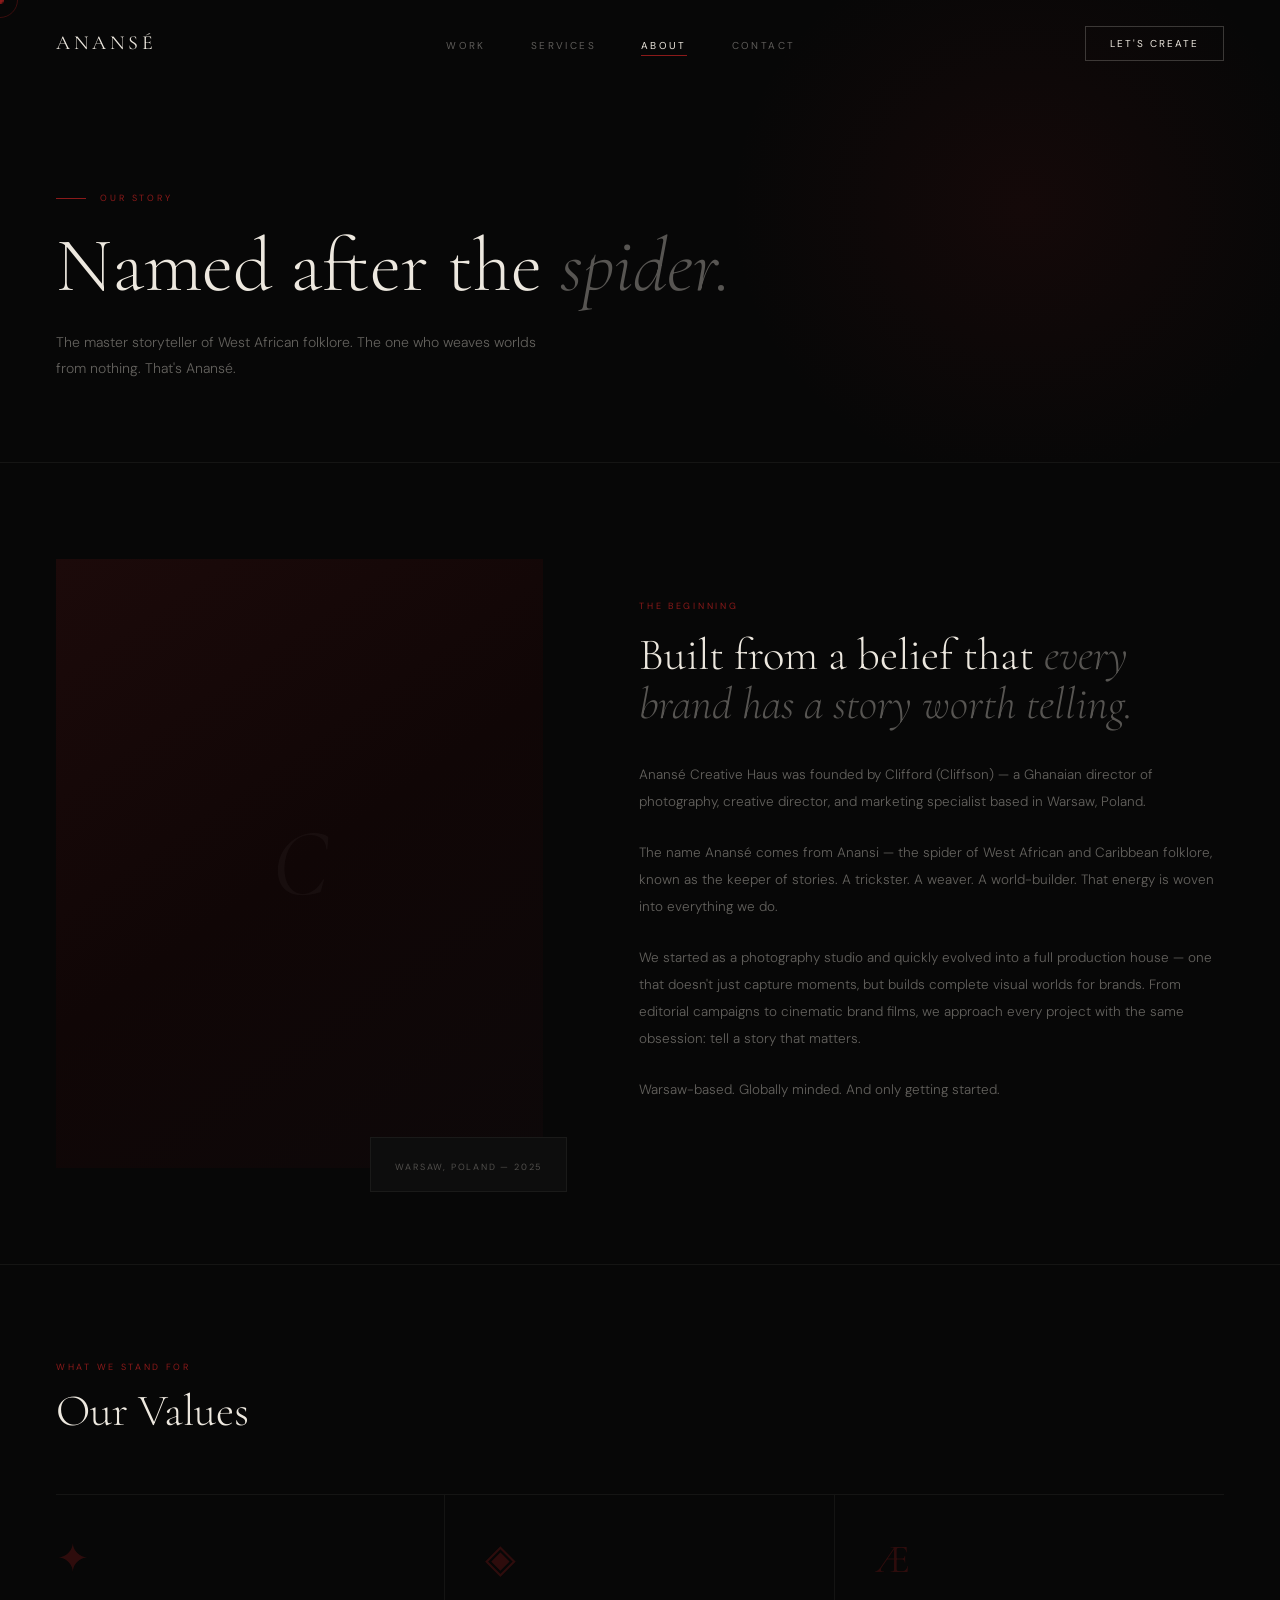
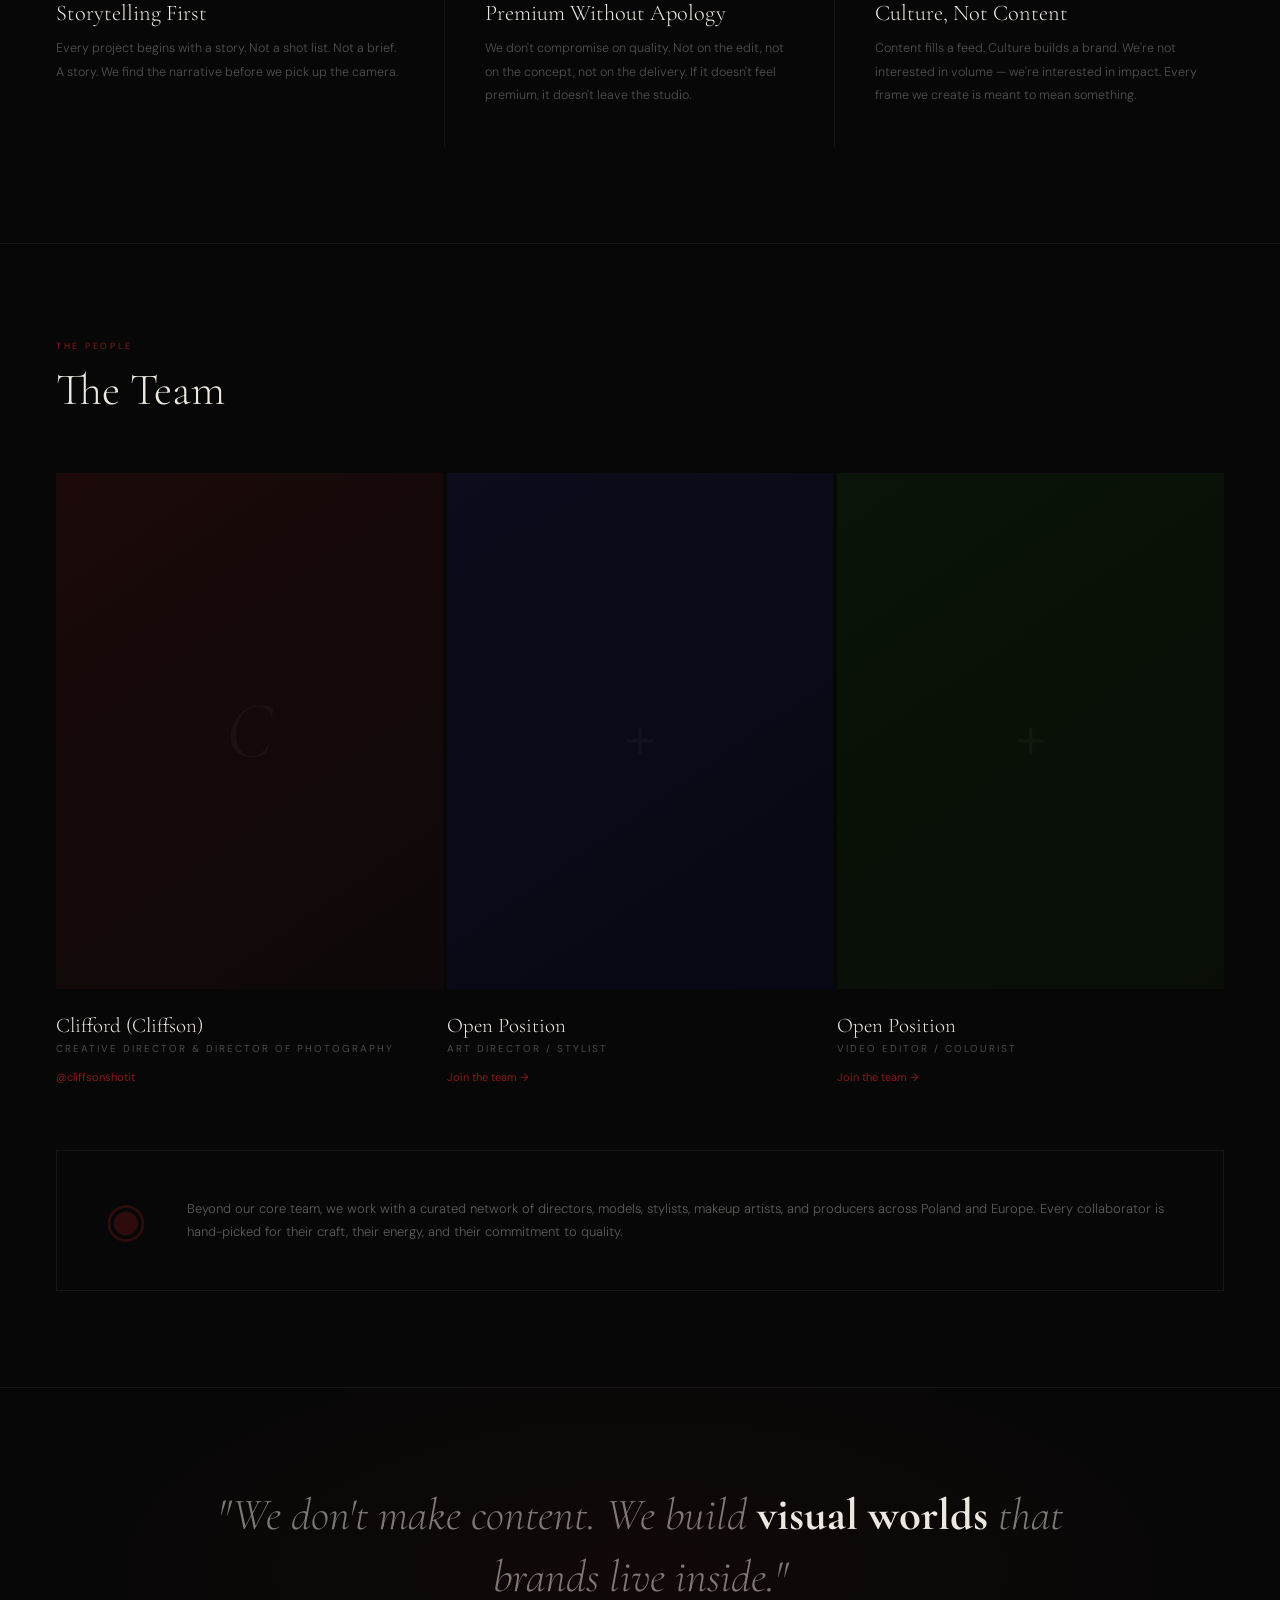
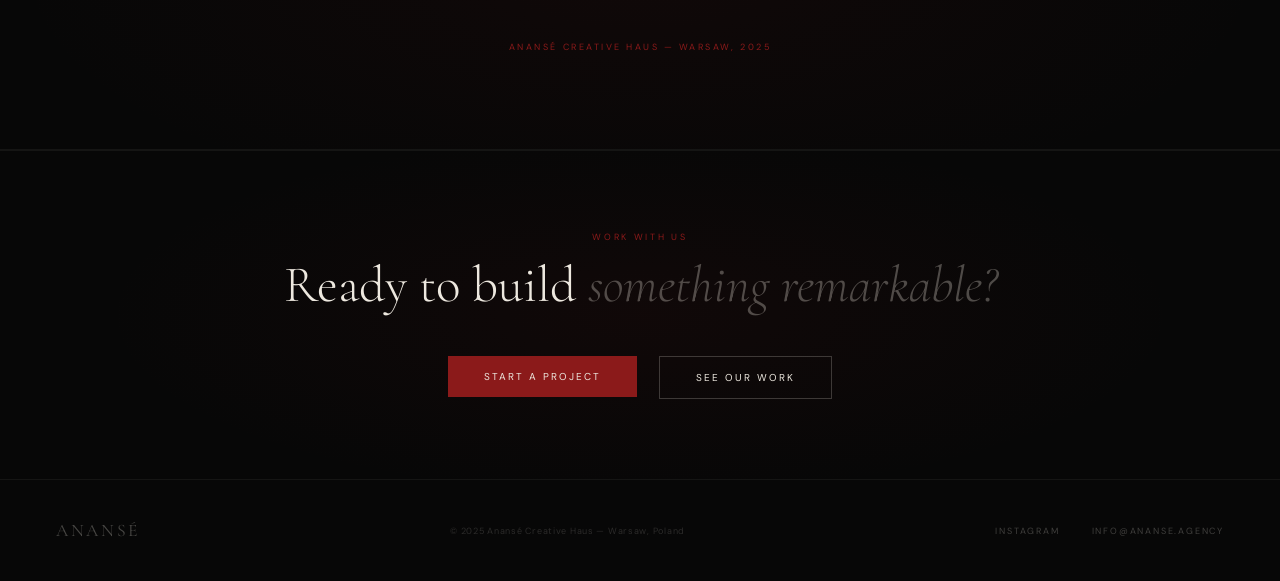
==== about.html @ 315c7727 "Add files via upload" ====
<!DOCTYPE html>
<html lang="en">
<head>
<meta charset="UTF-8">
<meta name="viewport" content="width=device-width, initial-scale=1.0">
<title>About — Anansé Creative Haus</title>
<meta name="description" content="Anansé Creative Haus — a Warsaw-based production house rooted in storytelling and premium quality.">
<link rel="stylesheet" href="css/style.css">
<style>
/* ORIGIN */
.origin {
  padding: 6rem 3.5rem;
  border-bottom: 0.5px solid var(--cream-06);
  display: grid; grid-template-columns: 1fr 1.2fr; gap: 6rem; align-items: center;
}
.origin-img-wrap {
  position: relative;
}
.origin-img {
  width: 100%; aspect-ratio: 4/5;
  background: linear-gradient(145deg, #1c0a0a, #100606, #0d0809);
  position: relative; overflow: hidden;
}
.origin-img img { width: 100%; height: 100%; object-fit: cover; }
.origin-img-ph {
  position: absolute; inset: 0;
  display: flex; align-items: center; justify-content: center;
}
.origin-img-ph span {
  font-family: var(--serif); font-size: 6rem;
  color: rgba(237,232,223,0.04); font-style: italic;
}
.origin-img-caption {
  position: absolute; bottom: -1.5rem; right: -1.5rem;
  background: var(--black2); border: 0.5px solid var(--cream-06);
  padding: 1rem 1.5rem;
}
.origin-img-caption span {
  font-size: 9px; letter-spacing: 0.2em;
  text-transform: uppercase; color: rgba(237,232,223,0.3);
}
.origin-text {}
.origin-text .s-label { margin-bottom: 1.2rem; }
.origin-h2 {
  font-family: var(--serif);
  font-size: clamp(2rem, 3.5vw, 3rem);
  font-weight: 300; color: var(--cream);
  line-height: 1.1; margin-bottom: 2rem;
}
.origin-h2 em { font-style: italic; color: rgba(237,232,223,0.35); }
.origin-body {
  font-size: 13.5px; line-height: 2;
  color: rgba(237,232,223,0.4); font-weight: 300;
}
.origin-body p { margin-bottom: 1.5rem; }

/* VALUES */
.values { padding: 6rem 3.5rem; border-bottom: 0.5px solid var(--cream-06); }
.values-grid {
  display: grid; grid-template-columns: repeat(3,1fr);
  gap: 0; margin-top: 3.5rem;
  border-top: 0.5px solid var(--cream-06);
}
.val-item {
  padding: 2.5rem 2.5rem 2.5rem 0;
  border-right: 0.5px solid var(--cream-06);
  transition: padding-left 0.4s;
}
.val-item:hover { padding-left: 0.5rem; }
.val-item:last-child { border-right: none; padding-right: 0; }
.val-item:not(:first-child) { padding-left: 2.5rem; }
.val-item:not(:first-child):hover { padding-left: 3rem; }
.val-icon {
  font-family: var(--serif); font-size: 2.5rem;
  color: rgba(139,26,26,0.3); margin-bottom: 1rem;
}
.val-title {
  font-family: var(--serif); font-size: 1.4rem;
  font-weight: 300; color: var(--cream); margin-bottom: 0.7rem;
}
.val-desc {
  font-size: 12.5px; line-height: 1.85;
  color: rgba(237,232,223,0.33); font-weight: 300;
}

/* TEAM */
.team { padding: 6rem 3.5rem; border-bottom: 0.5px solid var(--cream-06); }
.team-grid {
  display: grid; grid-template-columns: repeat(3,1fr);
  gap: 4px; margin-top: 3.5rem;
}
.team-card { position: relative; overflow: hidden; cursor: none; }
.team-card-img {
  width: 100%; aspect-ratio: 3/4;
  background: linear-gradient(145deg,#1c0a0a,#0d0809);
  position: relative; overflow: hidden;
  transition: transform 0.8s var(--ease);
}
.team-card:hover .team-card-img { transform: scale(1.04); }
.team-card-img img { width: 100%; height: 100%; object-fit: cover; }
.team-card-ph {
  position: absolute; inset: 0;
  display: flex; align-items: center; justify-content: center;
}
.team-card-ph span {
  font-family: var(--serif); font-size: 5rem;
  color: rgba(237,232,223,0.04); font-style: italic;
  transition: color 0.5s;
}
.team-card:hover .team-card-ph span { color: rgba(237,232,223,0.08); }
.team-card-info { padding: 1.5rem 0 0; }
.team-card-name {
  font-family: var(--serif); font-size: 1.3rem;
  font-weight: 300; color: var(--cream); margin-bottom: 4px;
}
.team-card-role {
  font-size: 10px; letter-spacing: 0.2em;
  text-transform: uppercase; color: rgba(237,232,223,0.3);
  margin-bottom: 10px;
}
.team-card-ig {
  font-size: 11px; color: var(--red); transition: color 0.3s;
}
.team-card-ig:hover { color: var(--cream); }

/* COLLABORATORS */
.collab-note {
  margin-top: 4rem; padding: 2.5rem 3rem;
  border: 0.5px solid var(--cream-06);
  display: flex; align-items: center; gap: 2.5rem;
}
.collab-note-icon {
  font-family: var(--serif); font-size: 3rem;
  color: rgba(139,26,26,0.3); flex-shrink: 0;
}
.collab-note-text {
  font-size: 13px; color: rgba(237,232,223,0.38);
  line-height: 1.8; font-weight: 300;
}

/* MANIFESTO QUOTE */
.about-manifesto {
  padding: 6rem 3.5rem;
  border-bottom: 0.5px solid var(--cream-06);
  position: relative; overflow: hidden; text-align: center;
}
.am-glow {
  position: absolute; inset: 0;
  background: radial-gradient(ellipse 70% 100% at 50% 50%, rgba(139,26,26,0.07) 0%, transparent 70%);
  pointer-events: none;
}
.am-quote {
  font-family: var(--serif);
  font-size: clamp(1.8rem, 3.5vw, 3rem);
  font-weight: 300; font-style: italic;
  color: rgba(237,232,223,0.5); line-height: 1.4;
  max-width: 860px; margin: 0 auto 2rem;
}
.am-quote strong { font-style: normal; color: var(--cream); }
.am-attr {
  font-size: 9px; letter-spacing: 0.28em;
  text-transform: uppercase; color: var(--red);
}

@media (max-width: 768px) {
  .origin { grid-template-columns: 1fr; gap: 3rem; padding: 4rem 1.5rem; }
  .origin-img-caption { bottom: -1rem; right: -0.5rem; }
  .values { padding: 4rem 1.5rem; }
  .values-grid { grid-template-columns: 1fr; }
  .val-item { border-right: none; border-bottom: 0.5px solid var(--cream-06); padding: 2rem 0; }
  .val-item:last-child { border-bottom: none; }
  .team { padding: 4rem 1.5rem; }
  .team-grid { grid-template-columns: 1fr 1fr; }
  .about-manifesto { padding: 4rem 1.5rem; }
}
</style>
</head>
<body>

<div class="cursor-dot"></div>
<div class="cursor-ring"></div>

<nav class="nav">
  <a href="index.html" class="nav-logo">ANANSÉ</a>
  <ul class="nav-links">
    <li><a href="work.html">Work</a></li>
    <li><a href="services.html">Services</a></li>
    <li><a href="about.html">About</a></li>
    <li><a href="contact.html">Contact</a></li>
  </ul>
  <a href="contact.html"><button class="nav-cta-btn">Let's Create</button></a>
</nav>

<!-- PAGE HERO -->
<section class="page-hero">
  <div class="page-hero-glow"></div>
  <div class="page-hero-label rv">Our Story</div>
  <h1 class="rv d1">Named after the <em>spider.</em></h1>
  <p class="page-hero-sub rv d2">The master storyteller of West African folklore. The one who weaves worlds from nothing. That's Anansé.</p>
</section>

<!-- ORIGIN STORY -->
<section class="origin">
  <div class="origin-img-wrap rv">
    <div class="origin-img">
      <!--
        ADD CLIFFSON'S PHOTO:
        <img src="images/team/cliffson-hero.jpg" alt="Cliffson — Creative Director">
      -->
      <div class="origin-img-ph"><span>C</span></div>
    </div>
    <div class="origin-img-caption">
      <span>Warsaw, Poland — 2025</span>
    </div>
  </div>
  <div class="origin-text rv d2">
    <div class="s-label">The Beginning</div>
    <h2 class="origin-h2">Built from a belief that <em>every brand has a story worth telling.</em></h2>
    <div class="origin-body">
      <p>Anansé Creative Haus was founded by Clifford (Cliffson) — a Ghanaian director of photography, creative director, and marketing specialist based in Warsaw, Poland.</p>
      <p>The name Anansé comes from Anansi — the spider of West African and Caribbean folklore, known as the keeper of stories. A trickster. A weaver. A world-builder. That energy is woven into everything we do.</p>
      <p>We started as a photography studio and quickly evolved into a full production house — one that doesn't just capture moments, but builds complete visual worlds for brands. From editorial campaigns to cinematic brand films, we approach every project with the same obsession: tell a story that matters.</p>
      <p>Warsaw-based. Globally minded. And only getting started.</p>
    </div>
  </div>
</section>

<!-- VALUES -->
<section class="values">
  <div class="rv"><div class="s-label">What We Stand For</div><div class="s-title">Our Values</div></div>
  <div class="values-grid">
    <div class="val-item rv d1">
      <div class="val-icon">✦</div>
      <div class="val-title">Storytelling First</div>
      <p class="val-desc">Every project begins with a story. Not a shot list. Not a brief. A story. We find the narrative before we pick up the camera.</p>
    </div>
    <div class="val-item rv d2">
      <div class="val-icon">◈</div>
      <div class="val-title">Premium Without Apology</div>
      <p class="val-desc">We don't compromise on quality. Not on the edit, not on the concept, not on the delivery. If it doesn't feel premium, it doesn't leave the studio.</p>
    </div>
    <div class="val-item rv d3">
      <div class="val-icon">Æ</div>
      <div class="val-title">Culture, Not Content</div>
      <p class="val-desc">Content fills a feed. Culture builds a brand. We're not interested in volume — we're interested in impact. Every frame we create is meant to mean something.</p>
    </div>
  </div>
</section>

<!-- TEAM -->
<section class="team">
  <div class="rv"><div class="s-label">The People</div><div class="s-title">The Team</div></div>
  <div class="team-grid">

    <div class="team-card rv d1">
      <div class="team-card-img">
        <!--
          ADD PHOTO: <img src="images/team/cliffson.jpg" alt="Cliffson">
        -->
        <div class="team-card-ph"><span>C</span></div>
      </div>
      <div class="team-card-info">
        <div class="team-card-name">Clifford (Cliffson)</div>
        <div class="team-card-role">Creative Director & Director of Photography</div>
        <a href="https://instagram.com/cliffsonshotit" target="_blank" class="team-card-ig">@cliffsonshotit</a>
      </div>
    </div>

    <div class="team-card rv d2">
      <div class="team-card-img" style="background:linear-gradient(145deg,#0c0c1c,#080814);">
        <!--
          ADD PHOTO: <img src="images/team/team-member-2.jpg" alt="Team Member">
        -->
        <div class="team-card-ph"><span>+</span></div>
      </div>
      <div class="team-card-info">
        <div class="team-card-name">Open Position</div>
        <div class="team-card-role">Art Director / Stylist</div>
        <a href="contact.html" class="team-card-ig">Join the team →</a>
      </div>
    </div>

    <div class="team-card rv d3">
      <div class="team-card-img" style="background:linear-gradient(145deg,#0a1408,#080e06);">
        <!--
          ADD PHOTO: <img src="images/team/team-member-3.jpg" alt="Team Member">
        -->
        <div class="team-card-ph"><span>+</span></div>
      </div>
      <div class="team-card-info">
        <div class="team-card-name">Open Position</div>
        <div class="team-card-role">Video Editor / Colourist</div>
        <a href="contact.html" class="team-card-ig">Join the team →</a>
      </div>
    </div>

  </div>

  <div class="collab-note rv">
    <div class="collab-note-icon">◉</div>
    <p class="collab-note-text">Beyond our core team, we work with a curated network of directors, models, stylists, makeup artists, and producers across Poland and Europe. Every collaborator is hand-picked for their craft, their energy, and their commitment to quality.</p>
  </div>
</section>

<!-- MANIFESTO QUOTE -->
<section class="about-manifesto">
  <div class="am-glow"></div>
  <div class="am-quote rv">"We don't make content. We build <strong>visual worlds</strong> that brands live inside."</div>
  <div class="am-attr rv d1">Anansé Creative Haus — Warsaw, 2025</div>
</section>

<!-- CTA -->
<section style="padding:5rem 3.5rem;text-align:center;border-top:0.5px solid var(--cream-06);position:relative;overflow:hidden;">
  <div style="position:absolute;inset:0;background:radial-gradient(ellipse 60% 80% at 50% 50%,rgba(139,26,26,0.07) 0%,transparent 70%);"></div>
  <div class="rv">
    <div class="s-label">Work With Us</div>
    <h2 style="font-family:var(--serif);font-size:clamp(2rem,4vw,3.8rem);font-weight:300;color:var(--cream);margin-bottom:1.2rem;">Ready to build <em style="font-style:italic;color:rgba(237,232,223,0.3);">something remarkable?</em></h2>
    <div style="margin-top:2.5rem;display:flex;justify-content:center;gap:1.4rem;flex-wrap:wrap;">
      <a href="contact.html"><button class="btn-solid">Start a Project</button></a>
      <a href="work.html"><button class="btn-outline">See Our Work</button></a>
    </div>
  </div>
</section>

<footer class="footer">
  <div class="footer-logo">ANANSÉ</div>
  <div class="footer-copy">© 2025 Anansé Creative Haus — Warsaw, Poland</div>
  <div class="footer-links">
    <a href="https://instagram.com/ananse.creative" target="_blank">Instagram</a>
    <a href="mailto:info@ananse.agency">info@ananse.agency</a>
  </div>
</footer>

<script src="js/main.js"></script>
</body>
</html>
---- css/style.css ----
@import url('https://fonts.googleapis.com/css2?family=Cormorant+Garamond:ital,wght@0,300;0,400;0,500;1,300;1,400;1,500&family=DM+Sans:opsz,wght@9..40,300;9..40,400;9..40,500&display=swap');

/* ── VARIABLES ── */
:root {
  --red: #8b1a1a;
  --red-dim: rgba(139,26,26,0.12);
  --cream: #ede8df;
  --cream-45: rgba(237,232,223,0.45);
  --cream-20: rgba(237,232,223,0.2);
  --cream-10: rgba(237,232,223,0.1);
  --cream-06: rgba(237,232,223,0.06);
  --black: #070707;
  --black2: #0d0d0d;
  --serif: 'Cormorant Garamond', serif;
  --sans: 'DM Sans', sans-serif;
  --ease: cubic-bezier(0.25, 0.46, 0.45, 0.94);
}

/* ── RESET ── */
*, *::before, *::after { margin: 0; padding: 0; box-sizing: border-box; }
html { scroll-behavior: smooth; font-size: 16px; }
body {
  background: var(--black);
  color: var(--cream);
  font-family: var(--sans);
  overflow-x: hidden;
  cursor: none;
  -webkit-font-smoothing: antialiased;
}
img { display: block; max-width: 100%; }
a { text-decoration: none; color: inherit; }
button { font-family: var(--sans); cursor: none; }
ul { list-style: none; }

/* ── CURSOR ── */
.cursor-dot {
  width: 7px; height: 7px;
  background: var(--red);
  border-radius: 50%;
  position: fixed; top: 0; left: 0;
  pointer-events: none; z-index: 9999;
  transform: translate(-50%, -50%);
  transition: transform 0.2s var(--ease), background 0.3s;
  will-change: transform;
}
.cursor-ring {
  width: 36px; height: 36px;
  border: 0.5px solid rgba(139,26,26,0.4);
  border-radius: 50%;
  position: fixed; top: 0; left: 0;
  pointer-events: none; z-index: 9998;
  transform: translate(-50%, -50%);
  transition: width 0.4s var(--ease), height 0.4s var(--ease), border-color 0.4s;
  will-change: transform;
}
body.is-hovering .cursor-dot { transform: translate(-50%, -50%) scale(0); }
body.is-hovering .cursor-ring { width: 54px; height: 54px; border-color: rgba(139,26,26,0.7); }

/* ── NAV ── */
.nav {
  position: fixed; top: 0; left: 0; right: 0;
  z-index: 500;
  display: flex; align-items: center; justify-content: space-between;
  padding: 1.6rem 3.5rem;
  transition: background 0.6s, backdrop-filter 0.6s, padding 0.5s, border-color 0.6s;
  border-bottom: 0.5px solid transparent;
}
.nav.scrolled {
  background: rgba(7,7,7,0.9);
  backdrop-filter: blur(22px);
  -webkit-backdrop-filter: blur(22px);
  padding: 1.1rem 3.5rem;
  border-bottom-color: var(--cream-06);
}
.nav-logo {
  font-family: var(--serif);
  font-size: 1.25rem; letter-spacing: 0.18em;
  font-weight: 400; color: var(--cream);
}
.nav-links { display: flex; gap: 2.8rem; }
.nav-links a {
  font-size: 10px; letter-spacing: 0.24em;
  text-transform: uppercase;
  color: rgba(237,232,223,0.38);
  transition: color 0.3s;
}
.nav-links a:hover, .nav-links a.active { color: var(--cream); }
.nav-links a.active { position: relative; }
.nav-links a.active::after {
  content: '';
  position: absolute; bottom: -4px; left: 0; right: 0;
  height: 0.5px; background: var(--red);
}
.nav-cta-btn {
  font-size: 10px; letter-spacing: 0.2em;
  text-transform: uppercase;
  border: 0.5px solid rgba(237,232,223,0.22);
  padding: 10px 24px; color: var(--cream);
  background: transparent; cursor: none;
  transition: all 0.4s;
}
.nav-cta-btn:hover { background: var(--red-dim); border-color: var(--red); }

/* ── BUTTONS ── */
.btn-solid {
  background: var(--red); color: var(--cream);
  font-size: 10px; letter-spacing: 0.2em;
  text-transform: uppercase; padding: 14px 36px;
  border: none; cursor: none;
  transition: opacity 0.35s; position: relative; overflow: hidden;
}
.btn-solid::after {
  content: ''; position: absolute; inset: 0;
  background: rgba(255,255,255,0.07);
  opacity: 0; transition: opacity 0.3s;
}
.btn-solid:hover::after { opacity: 1; }
.btn-outline {
  font-size: 10px; letter-spacing: 0.2em;
  text-transform: uppercase;
  border: 0.5px solid rgba(237,232,223,0.22);
  padding: 14px 36px; color: var(--cream);
  background: transparent; cursor: none;
  transition: all 0.4s;
}
.btn-outline:hover { border-color: var(--red); background: var(--red-dim); }

/* ── GHOST LINK ── */
.ghost-link {
  display: inline-flex; align-items: center; gap: 8px;
  font-size: 10px; letter-spacing: 0.22em;
  text-transform: uppercase;
  color: rgba(237,232,223,0.35);
  cursor: none; transition: color 0.35s;
}
.ghost-link:hover { color: var(--cream); }
.ghost-link .arr { display: inline-block; transition: transform 0.35s; }
.ghost-link:hover .arr { transform: translateX(5px); }

/* ── SECTION LABELS ── */
.s-label {
  font-size: 9px; letter-spacing: 0.3em;
  text-transform: uppercase; color: var(--red);
  margin-bottom: 0.7rem;
}
.s-title {
  font-family: var(--serif);
  font-size: clamp(2rem, 3.5vw, 3rem);
  font-weight: 300; color: var(--cream);
}

/* ── REVEAL ANIMATION ── */
.rv {
  opacity: 0; transform: translateY(34px);
  transition: opacity 0.95s var(--ease), transform 0.95s var(--ease);
}
.rv.on { opacity: 1; transform: translateY(0); }
.rv.d1 { transition-delay: 0.1s; }
.rv.d2 { transition-delay: 0.22s; }
.rv.d3 { transition-delay: 0.34s; }
.rv.d4 { transition-delay: 0.46s; }
.rv.d5 { transition-delay: 0.58s; }

/* ── TICKER ── */
.ticker {
  border-top: 0.5px solid var(--cream-06);
  border-bottom: 0.5px solid var(--cream-06);
  padding: 13px 0; overflow: hidden;
  background: var(--black2);
}
.ticker-inner {
  display: flex; gap: 2.8rem;
  white-space: nowrap;
  animation: tickerMove 26s linear infinite;
  width: max-content;
}
.ticker-word {
  font-size: 9px; letter-spacing: 0.26em;
  text-transform: uppercase;
  color: rgba(237,232,223,0.2);
}
.ticker-gem { color: var(--red); font-size: 7px; vertical-align: middle; }

/* ── BRAND BAR ── */
.brand-bar {
  padding: 4rem 3.5rem;
  border-top: 0.5px solid var(--cream-06);
  border-bottom: 0.5px solid var(--cream-06);
}
.brand-bar-label {
  font-size: 9px; letter-spacing: 0.28em;
  text-transform: uppercase;
  color: rgba(237,232,223,0.22);
  text-align: center; margin-bottom: 2.5rem;
}
.brand-logos {
  display: flex; align-items: center;
  justify-content: center; gap: 3rem;
  flex-wrap: wrap;
}
.brand-slot {
  width: 130px; height: 50px;
  border: 0.5px solid var(--cream-06);
  display: flex; align-items: center; justify-content: center;
  transition: border-color 0.4s;
  position: relative; overflow: hidden;
}
.brand-slot:hover { border-color: rgba(237,232,223,0.18); }
.brand-slot img {
  max-width: 100px; max-height: 36px;
  object-fit: contain;
  filter: brightness(0) invert(1);
  opacity: 0.4; transition: opacity 0.4s;
}
.brand-slot:hover img { opacity: 0.7; }
/* Placeholder text when no logo */
.brand-slot-ph {
  font-family: var(--serif);
  font-size: 11px; letter-spacing: 0.15em;
  color: rgba(237,232,223,0.2);
  text-align: center; padding: 0 8px;
  font-style: italic;
}

/* ── WORK GRID ── */
.work-grid {
  display: grid;
  grid-template-columns: 1.5fr 1fr 1fr;
  gap: 4px;
}
.wcard {
  position: relative; overflow: hidden;
  background: #111; cursor: none;
}
.wcard-img-wrap {
  width: 100%; overflow: hidden;
  transition: transform 0.85s var(--ease);
}
.wcard.tall .wcard-img-wrap { aspect-ratio: 2/3.1; }
.wcard.med  .wcard-img-wrap { aspect-ratio: 3/3.8; }
.wcard.sm   .wcard-img-wrap { aspect-ratio: 3/2.3; }
.wcard:hover .wcard-img-wrap { transform: scale(1.05); }
.wcard-img-wrap img {
  width: 100%; height: 100%;
  object-fit: cover; display: block;
}
/* Placeholder bg */
.wcard-ph {
  width: 100%; height: 100%;
  position: absolute; inset: 0;
  display: flex; align-items: center; justify-content: center;
}
.wcard-ph-glyph {
  font-family: var(--serif);
  font-size: 5rem; color: rgba(237,232,223,0.04);
  font-style: italic; transition: color 0.5s;
}
.wcard:hover .wcard-ph-glyph { color: rgba(237,232,223,0.08); }
.wcard-overlay {
  position: absolute; inset: 0;
  background: linear-gradient(to top, rgba(7,7,7,0.92) 0%, rgba(7,7,7,0.2) 50%, transparent 70%);
  opacity: 0; transition: opacity 0.5s;
}
.wcard:hover .wcard-overlay { opacity: 1; }
.wcard-info {
  position: absolute; bottom: 0; left: 0; right: 0;
  padding: 2rem 1.3rem 1.4rem;
  transform: translateY(10px); opacity: 0;
  transition: all 0.5s var(--ease);
}
.wcard:hover .wcard-info { transform: translateY(0); opacity: 1; }
.wcard-cat {
  font-size: 8px; letter-spacing: 0.24em;
  text-transform: uppercase; color: var(--red); margin-bottom: 5px;
}
.wcard-name {
  font-family: var(--serif);
  font-size: 1.1rem; font-weight: 300;
  color: var(--cream); line-height: 1.25;
}
.col2 { display: flex; flex-direction: column; gap: 4px; }
.col2 .wcard { flex: 1; }
.col2 .wcard .wcard-img-wrap { aspect-ratio: unset; min-height: 200px; }

/* ── PAGE HERO (inner pages) ── */
.page-hero {
  padding: 12rem 3.5rem 5rem;
  border-bottom: 0.5px solid var(--cream-06);
  position: relative; overflow: hidden;
}
.page-hero-glow {
  position: absolute; top: -20%; right: -5%;
  width: 50%; height: 130%;
  background: radial-gradient(ellipse, rgba(139,26,26,0.1) 0%, transparent 65%);
  pointer-events: none;
}
.page-hero-label {
  font-size: 9px; letter-spacing: 0.32em;
  text-transform: uppercase; color: var(--red);
  margin-bottom: 1.5rem;
  display: flex; align-items: center; gap: 14px;
}
.page-hero-label::before {
  content: ''; display: inline-block;
  width: 30px; height: 0.5px; background: var(--red);
}
.page-hero h1 {
  font-family: var(--serif);
  font-size: clamp(3rem, 6vw, 5.5rem);
  font-weight: 300; line-height: 1.0;
  color: var(--cream); margin-bottom: 1.5rem;
}
.page-hero h1 em { font-style: italic; color: rgba(237,232,223,0.35); }
.page-hero-sub {
  font-size: 14px; line-height: 1.9;
  color: rgba(237,232,223,0.4);
  max-width: 480px; font-weight: 300;
}

/* ── FOOTER ── */
.footer {
  border-top: 0.5px solid var(--cream-06);
  padding: 2.5rem 3.5rem;
  display: flex; justify-content: space-between; align-items: center;
}
.footer-logo {
  font-family: var(--serif);
  font-size: 1.1rem; letter-spacing: 0.15em;
  color: rgba(237,232,223,0.28);
}
.footer-copy { font-size: 9px; color: rgba(237,232,223,0.16); letter-spacing: 0.08em; }
.footer-links { display: flex; gap: 2rem; }
.footer-links a {
  font-size: 9px; letter-spacing: 0.2em;
  text-transform: uppercase;
  color: rgba(237,232,223,0.25);
  transition: color 0.3s;
}
.footer-links a:hover { color: var(--cream); }

/* ── KEYFRAMES ── */
@keyframes tickerMove { 0% { transform: translateX(0); } 100% { transform: translateX(-50%); } }
@keyframes fadeUp { from { opacity: 0; transform: translateY(32px); } to { opacity: 1; transform: translateY(0); } }
@keyframes fadeDown { from { opacity: 0; transform: translateY(-10px); } to { opacity: 1; transform: translateY(0); } }
@keyframes fadeIn { from { opacity: 0; } to { opacity: 1; } }
@keyframes scrollLine { 0% { top: -100%; opacity: 1; } 100% { top: 100%; opacity: 0; } }

/* ── MOBILE ── */
@media (max-width: 768px) {
  .nav { padding: 1.2rem 1.5rem; }
  .nav.scrolled { padding: 0.9rem 1.5rem; }
  .nav-links { display: none; }
  .work-grid { grid-template-columns: 1fr 1fr; }
  .col2 { display: contents; }
  .brand-logos { gap: 1.5rem; }
  .brand-slot { width: 100px; }
  .footer { flex-direction: column; gap: 1.5rem; text-align: center; padding: 2rem 1.5rem; }
  .page-hero { padding: 9rem 1.5rem 3.5rem; }
}
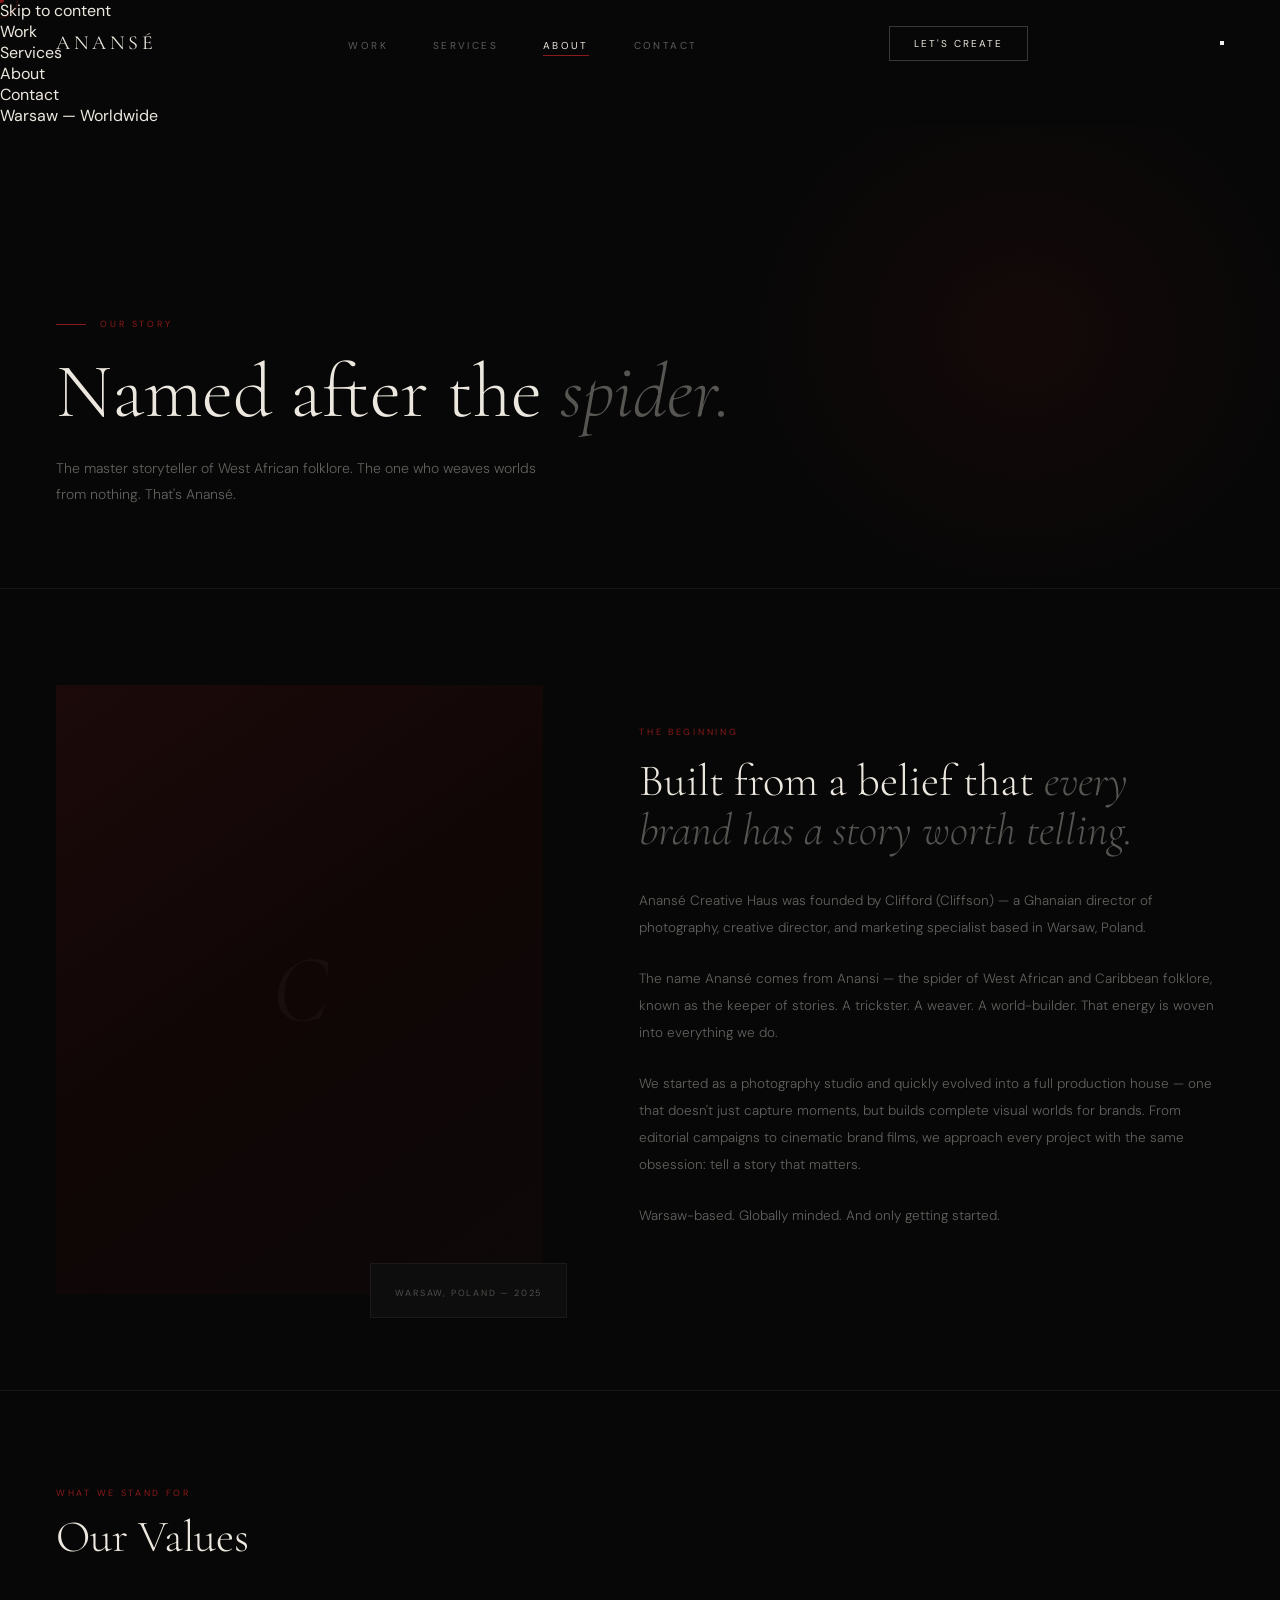
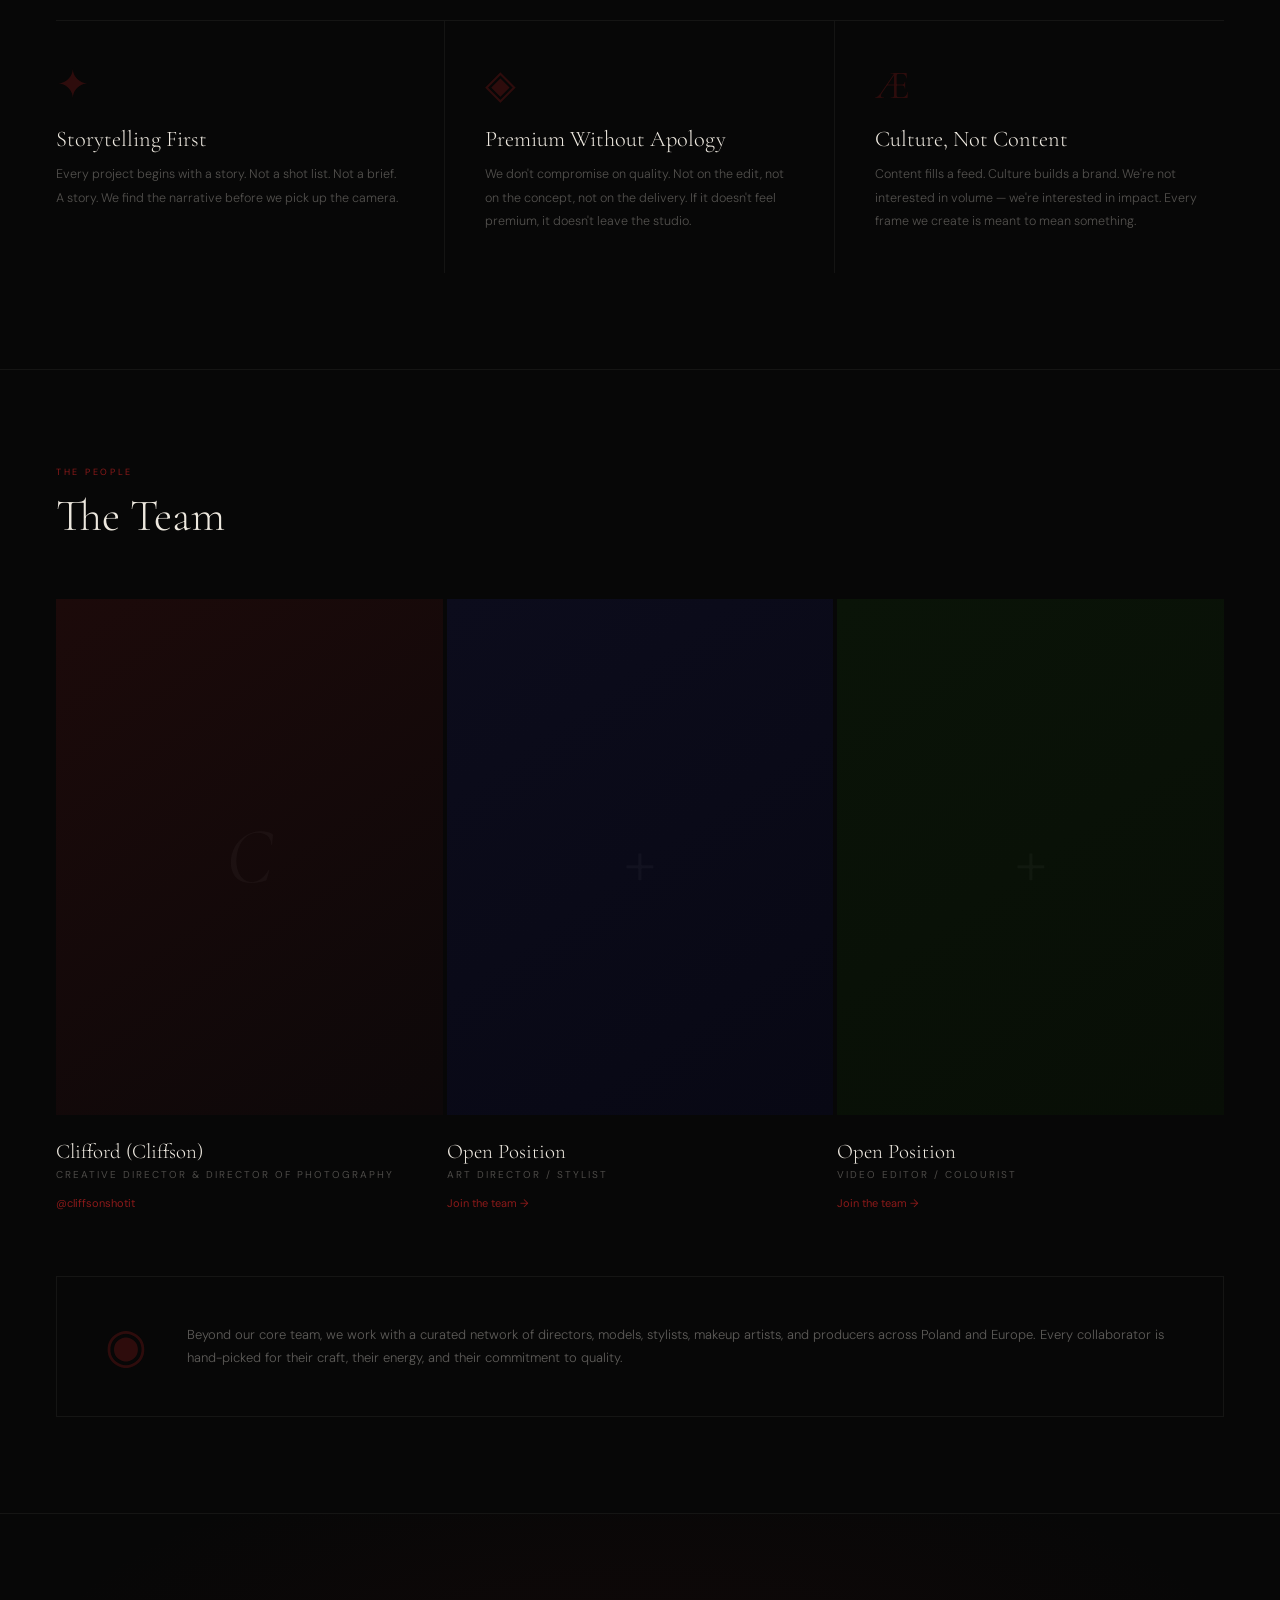
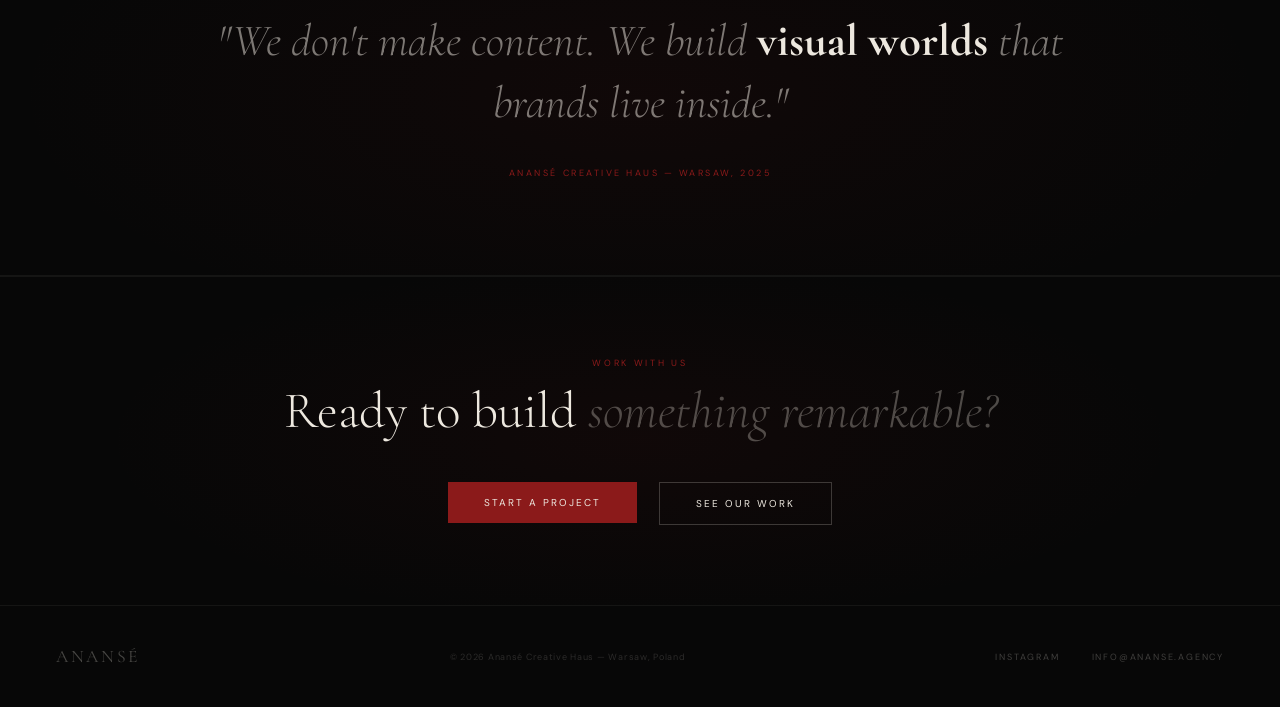
==== commit 5b7e8569: "feat: mobile navigation drawer .nav-links was display:none below 768px with no hamburger anywhere in" ====
--- a/about.html
+++ b/about.html
@@ -2,9 +2,29 @@
 <html lang="en">
 <head>
 <meta charset="UTF-8">
+<script>document.documentElement.classList.add('js');</script>
 <meta name="viewport" content="width=device-width, initial-scale=1.0">
 <title>About — Anansé Creative Haus</title>
 <meta name="description" content="Anansé Creative Haus — a Warsaw-based production house rooted in storytelling and premium quality.">
+<link rel="canonical" href="https://ananse.agency/about.html">
+<link rel="icon" href="favicon.svg" type="image/svg+xml">
+<link rel="apple-touch-icon" href="apple-touch-icon.png">
+<meta name="theme-color" content="#070707">
+<meta property="og:type" content="website">
+<meta property="og:site_name" content="Anansé Creative Haus">
+<meta property="og:title" content="About — Anansé Creative Haus">
+<meta property="og:description" content="Anansé Creative Haus — a Warsaw-based production house rooted in storytelling and premium quality.">
+<meta property="og:url" content="https://ananse.agency/about.html">
+<meta property="og:image" content="https://ananse.agency/og-cover.jpg">
+<meta property="og:image:width" content="1200">
+<meta property="og:image:height" content="630">
+<meta name="twitter:card" content="summary_large_image">
+<meta name="twitter:title" content="About — Anansé Creative Haus">
+<meta name="twitter:description" content="Anansé Creative Haus — a Warsaw-based production house rooted in storytelling and premium quality.">
+<meta name="twitter:image" content="https://ananse.agency/og-cover.jpg">
+<link rel="preconnect" href="https://fonts.googleapis.com">
+<link rel="preconnect" href="https://fonts.gstatic.com" crossorigin>
+<link rel="stylesheet" href="https://fonts.googleapis.com/css2?family=Cormorant+Garamond:ital,wght@0,300;0,400;0,500;1,300;1,400;1,500&family=DM+Sans:opsz,wght@9..40,300;9..40,400;9..40,500&display=swap">
 <link rel="stylesheet" href="css/style.css">
 <style>
 /* ORIGIN */
@@ -177,6 +197,7 @@
 </head>
 <body>
 
+<a class="skip-link" href="#main">Skip to content</a>
 <div class="cursor-dot"></div>
 <div class="cursor-ring"></div>
 
@@ -189,7 +210,21 @@
     <li><a href="contact.html">Contact</a></li>
   </ul>
   <a href="contact.html"><button class="nav-cta-btn">Let's Create</button></a>
+  <button class="nav-toggle" type="button" aria-label="Open menu" aria-expanded="false" aria-controls="nav-drawer">
+    <span class="nav-toggle-bars" aria-hidden="true"><span></span><span></span></span>
+  </button>
 </nav>
+
+<div id="main" class="nav-drawer" id="nav-drawer" aria-hidden="true">
+  <ul>
+    <li><a href="work.html">Work</a></li>
+    <li><a href="services.html">Services</a></li>
+    <li><a href="about.html">About</a></li>
+    <li><a href="contact.html">Contact</a></li>
+  </ul>
+  <div class="nav-drawer-meta">Warsaw — Worldwide</div>
+</div>
+
 
 <!-- PAGE HERO -->
 <section class="page-hero">
@@ -324,7 +359,7 @@
 
 <footer class="footer">
   <div class="footer-logo">ANANSÉ</div>
-  <div class="footer-copy">© 2025 Anansé Creative Haus — Warsaw, Poland</div>
+  <div class="footer-copy">© <span data-year>2026</span> Anansé Creative Haus — Warsaw, Poland</div>
   <div class="footer-links">
     <a href="https://instagram.com/ananse.creative" target="_blank">Instagram</a>
     <a href="mailto:info@ananse.agency">info@ananse.agency</a>
--- a/css/style.css
+++ b/css/style.css
@@ -322,6 +322,8 @@
   border-top: 0.5px solid var(--cream-06);
   padding: 2.5rem 3.5rem;
   display: flex; justify-content: space-between; align-items: center;
+  width: 100%;
+  clear: both;
 }
 .footer-logo {
   font-family: var(--serif);
@@ -357,3 +359,8 @@
   .footer { flex-direction: column; gap: 1.5rem; text-align: center; padding: 2rem 1.5rem; }
   .page-hero { padding: 9rem 1.5rem 3.5rem; }
 }
+/* MAX WIDTH CONTAINER — prevents layout breaking on very large screens */
+body {
+  max-width: 1920px;
+  margin: 0 auto;
+}
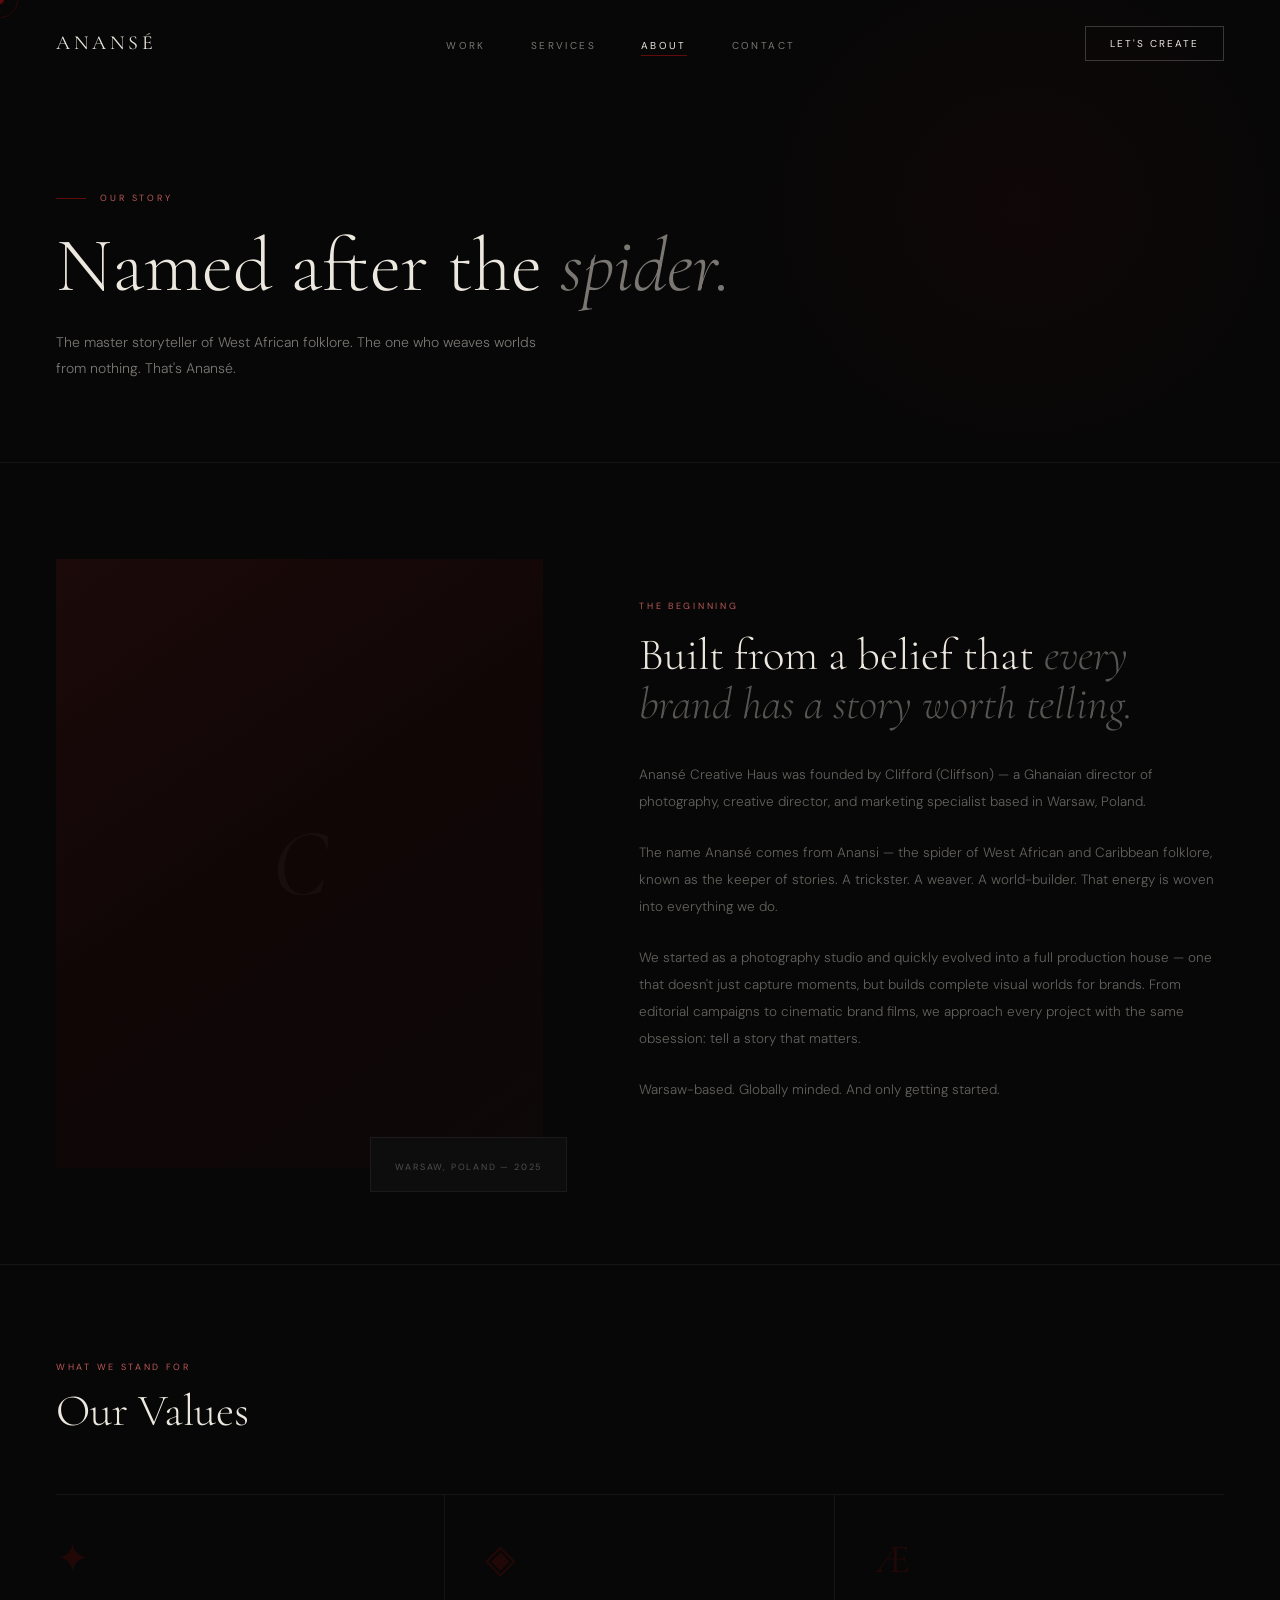
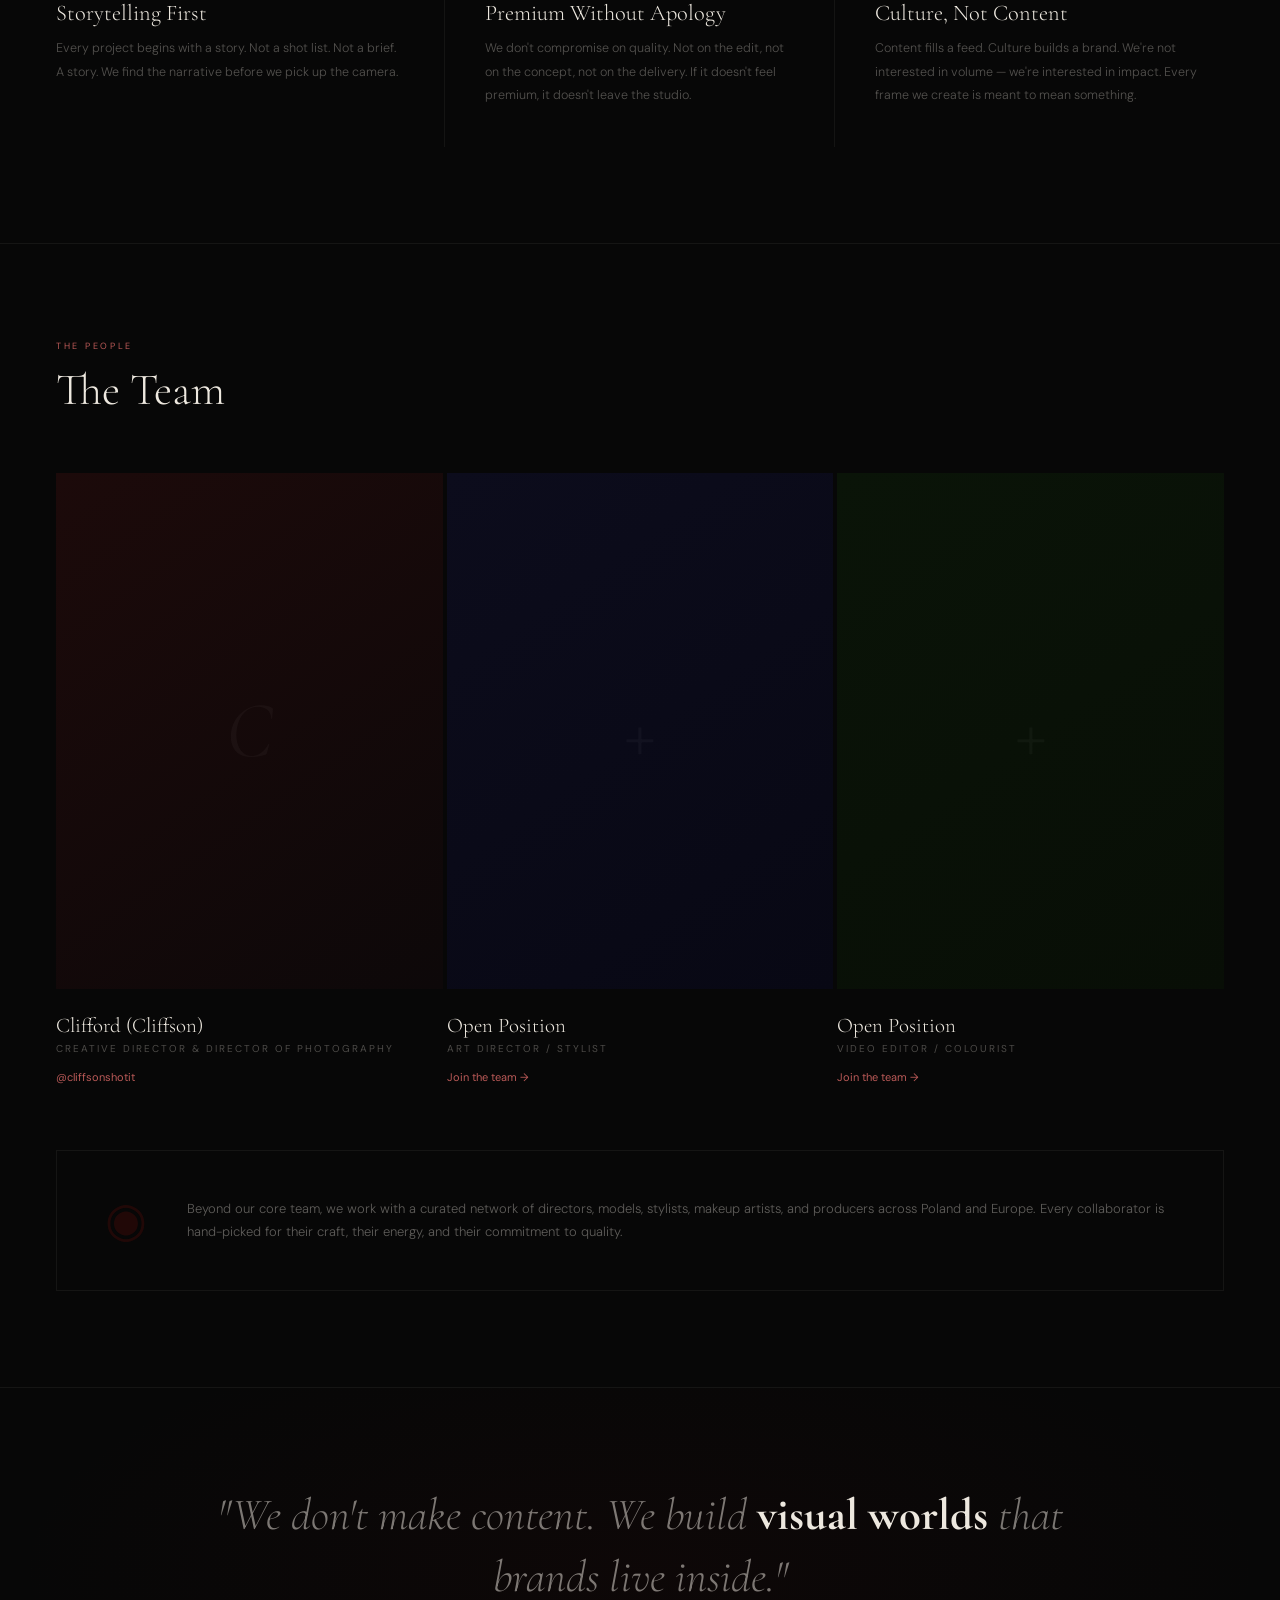
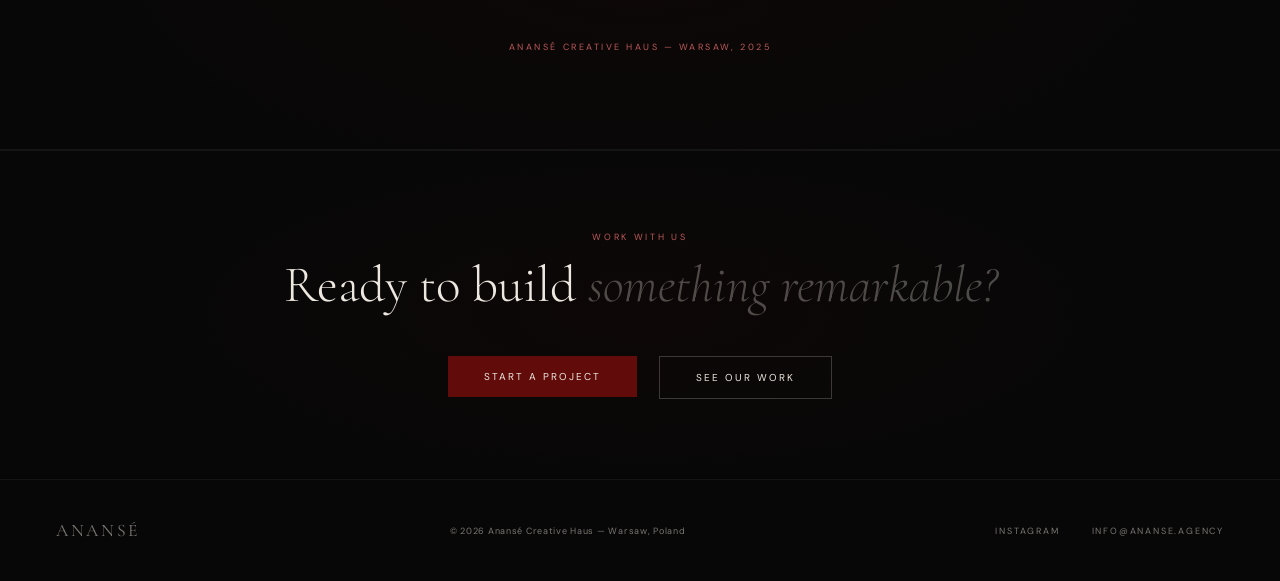
==== commit 4b16bfb0: "feat: brand red, and Weddings replaces Talent Management in services Colour   The logo red (#610c0b)" ====
--- a/about.html
+++ b/about.html
@@ -92,7 +92,7 @@
 .val-item:not(:first-child):hover { padding-left: 3rem; }
 .val-icon {
   font-family: var(--serif); font-size: 2.5rem;
-  color: rgba(139,26,26,0.3); margin-bottom: 1rem;
+  color: rgba(97,12,11,0.3); margin-bottom: 1rem;
 }
 .val-title {
   font-family: var(--serif); font-size: 1.4rem;
@@ -139,7 +139,7 @@
   margin-bottom: 10px;
 }
 .team-card-ig {
-  font-size: 11px; color: var(--red); transition: color 0.3s;
+  font-size: 11px; color: var(--red-text); transition: color 0.3s;
 }
 .team-card-ig:hover { color: var(--cream); }
 
@@ -151,7 +151,7 @@
 }
 .collab-note-icon {
   font-family: var(--serif); font-size: 3rem;
-  color: rgba(139,26,26,0.3); flex-shrink: 0;
+  color: rgba(97,12,11,0.3); flex-shrink: 0;
 }
 .collab-note-text {
   font-size: 13px; color: rgba(237,232,223,0.38);
@@ -166,7 +166,7 @@
 }
 .am-glow {
   position: absolute; inset: 0;
-  background: radial-gradient(ellipse 70% 100% at 50% 50%, rgba(139,26,26,0.07) 0%, transparent 70%);
+  background: radial-gradient(ellipse 70% 100% at 50% 50%, rgba(97,12,11,0.07) 0%, transparent 70%);
   pointer-events: none;
 }
 .am-quote {
@@ -179,7 +179,7 @@
 .am-quote strong { font-style: normal; color: var(--cream); }
 .am-attr {
   font-size: 9px; letter-spacing: 0.28em;
-  text-transform: uppercase; color: var(--red);
+  text-transform: uppercase; color: var(--red-text);
 }
 
 @media (max-width: 768px) {
@@ -346,7 +346,7 @@
 
 <!-- CTA -->
 <section style="padding:5rem 3.5rem;text-align:center;border-top:0.5px solid var(--cream-06);position:relative;overflow:hidden;">
-  <div style="position:absolute;inset:0;background:radial-gradient(ellipse 60% 80% at 50% 50%,rgba(139,26,26,0.07) 0%,transparent 70%);"></div>
+  <div style="position:absolute;inset:0;background:radial-gradient(ellipse 60% 80% at 50% 50%,rgba(97,12,11,0.07) 0%,transparent 70%);"></div>
   <div class="rv">
     <div class="s-label">Work With Us</div>
     <h2 style="font-family:var(--serif);font-size:clamp(2rem,4vw,3.8rem);font-weight:300;color:var(--cream);margin-bottom:1.2rem;">Ready to build <em style="font-style:italic;color:rgba(237,232,223,0.3);">something remarkable?</em></h2>
--- a/css/style.css
+++ b/css/style.css
@@ -1,9 +1,12 @@
-@import url('https://fonts.googleapis.com/css2?family=Cormorant+Garamond:ital,wght@0,300;0,400;0,500;1,300;1,400;1,500&family=DM+Sans:opsz,wght@9..40,300;9..40,400;9..40,500&display=swap');
 
 /* ── VARIABLES ── */
 :root {
-  --red: #8b1a1a;
-  --red-dim: rgba(139,26,26,0.12);
+  --red: #610c0b;            /* brand logo red — fills, buttons, rules, glows */
+  --red-text: #bb5a58;       /* AA tint for small red text on --black (4.52:1) */
+                            /* TODO Lead Dev: the logo red is 1.50:1 as text and
+                               unreadable at 9px. This is the most muted tint that
+                               still clears AA — adjust to taste, keep it >= 4.5:1. */
+  --red-dim: rgba(97,12,11,0.12);
   --cream: #ede8df;
   --cream-45: rgba(237,232,223,0.45);
   --cream-20: rgba(237,232,223,0.2);
@@ -18,7 +21,11 @@
 
 /* ── RESET ── */
 *, *::before, *::after { margin: 0; padding: 0; box-sizing: border-box; }
-html { scroll-behavior: smooth; font-size: 16px; }
+html {
+  scroll-behavior: smooth;
+  font-size: 16px;
+  background: var(--black); /* fills the gutters beyond the 1920px content cap */
+}
 body {
   background: var(--black);
   color: var(--cream);
@@ -45,7 +52,7 @@
 }
 .cursor-ring {
   width: 36px; height: 36px;
-  border: 0.5px solid rgba(139,26,26,0.4);
+  border: 0.5px solid rgba(97,12,11,0.4);
   border-radius: 50%;
   position: fixed; top: 0; left: 0;
   pointer-events: none; z-index: 9998;
@@ -54,11 +61,13 @@
   will-change: transform;
 }
 body.is-hovering .cursor-dot { transform: translate(-50%, -50%) scale(0); }
-body.is-hovering .cursor-ring { width: 54px; height: 54px; border-color: rgba(139,26,26,0.7); }
+body.is-hovering .cursor-ring { width: 54px; height: 54px; border-color: rgba(97,12,11,0.7); }
 
 /* ── NAV ── */
 .nav {
-  position: fixed; top: 0; left: 0; right: 0;
+  position: fixed; top: 0;
+  left: 50%; transform: translateX(-50%);
+  width: 100%; max-width: 1920px;
   z-index: 500;
   display: flex; align-items: center; justify-content: space-between;
   padding: 1.6rem 3.5rem;
@@ -81,7 +90,7 @@
 .nav-links a {
   font-size: 10px; letter-spacing: 0.24em;
   text-transform: uppercase;
-  color: rgba(237,232,223,0.38);
+  color: rgba(237,232,223,0.5);
   transition: color 0.3s;
 }
 .nav-links a:hover, .nav-links a.active { color: var(--cream); }
@@ -130,7 +139,7 @@
   display: inline-flex; align-items: center; gap: 8px;
   font-size: 10px; letter-spacing: 0.22em;
   text-transform: uppercase;
-  color: rgba(237,232,223,0.35);
+  color: rgba(237,232,223,0.5);
   cursor: none; transition: color 0.35s;
 }
 .ghost-link:hover { color: var(--cream); }
@@ -140,7 +149,7 @@
 /* ── SECTION LABELS ── */
 .s-label {
   font-size: 9px; letter-spacing: 0.3em;
-  text-transform: uppercase; color: var(--red);
+  text-transform: uppercase; color: var(--red-text);
   margin-bottom: 0.7rem;
 }
 .s-title {
@@ -150,11 +159,15 @@
 }
 
 /* ── REVEAL ANIMATION ── */
-.rv {
+/* Content is visible by default. Only once JS has confirmed it is running
+   (html.js, set inline in <head>) do we hide it to animate it in. A JS error
+   or a blocked script can no longer leave the page blank. */
+.rv { opacity: 1; transform: none; }
+html.js .rv {
   opacity: 0; transform: translateY(34px);
   transition: opacity 0.95s var(--ease), transform 0.95s var(--ease);
 }
-.rv.on { opacity: 1; transform: translateY(0); }
+html.js .rv.on { opacity: 1; transform: translateY(0); }
 .rv.d1 { transition-delay: 0.1s; }
 .rv.d2 { transition-delay: 0.22s; }
 .rv.d3 { transition-delay: 0.34s; }
@@ -177,9 +190,9 @@
 .ticker-word {
   font-size: 9px; letter-spacing: 0.26em;
   text-transform: uppercase;
-  color: rgba(237,232,223,0.2);
-}
-.ticker-gem { color: var(--red); font-size: 7px; vertical-align: middle; }
+  color: rgba(237,232,223,0.5);
+}
+.ticker-gem { color: var(--red-text); font-size: 7px; vertical-align: middle; }
 
 /* ── BRAND BAR ── */
 .brand-bar {
@@ -190,7 +203,7 @@
 .brand-bar-label {
   font-size: 9px; letter-spacing: 0.28em;
   text-transform: uppercase;
-  color: rgba(237,232,223,0.22);
+  color: rgba(237,232,223,0.5);
   text-align: center; margin-bottom: 2.5rem;
 }
 .brand-logos {
@@ -217,7 +230,7 @@
 .brand-slot-ph {
   font-family: var(--serif);
   font-size: 11px; letter-spacing: 0.15em;
-  color: rgba(237,232,223,0.2);
+  color: rgba(237,232,223,0.5);
   text-align: center; padding: 0 8px;
   font-style: italic;
 }
@@ -271,7 +284,7 @@
 .wcard:hover .wcard-info { transform: translateY(0); opacity: 1; }
 .wcard-cat {
   font-size: 8px; letter-spacing: 0.24em;
-  text-transform: uppercase; color: var(--red); margin-bottom: 5px;
+  text-transform: uppercase; color: var(--red-text); margin-bottom: 5px;
 }
 .wcard-name {
   font-family: var(--serif);
@@ -291,12 +304,12 @@
 .page-hero-glow {
   position: absolute; top: -20%; right: -5%;
   width: 50%; height: 130%;
-  background: radial-gradient(ellipse, rgba(139,26,26,0.1) 0%, transparent 65%);
+  background: radial-gradient(ellipse, rgba(97,12,11,0.1) 0%, transparent 65%);
   pointer-events: none;
 }
 .page-hero-label {
   font-size: 9px; letter-spacing: 0.32em;
-  text-transform: uppercase; color: var(--red);
+  text-transform: uppercase; color: var(--red-text);
   margin-bottom: 1.5rem;
   display: flex; align-items: center; gap: 14px;
 }
@@ -310,10 +323,10 @@
   font-weight: 300; line-height: 1.0;
   color: var(--cream); margin-bottom: 1.5rem;
 }
-.page-hero h1 em { font-style: italic; color: rgba(237,232,223,0.35); }
+.page-hero h1 em { font-style: italic; color: rgba(237,232,223,0.5); }
 .page-hero-sub {
   font-size: 14px; line-height: 1.9;
-  color: rgba(237,232,223,0.4);
+  color: rgba(237,232,223,0.5);
   max-width: 480px; font-weight: 300;
 }
 
@@ -328,14 +341,14 @@
 .footer-logo {
   font-family: var(--serif);
   font-size: 1.1rem; letter-spacing: 0.15em;
-  color: rgba(237,232,223,0.28);
-}
-.footer-copy { font-size: 9px; color: rgba(237,232,223,0.16); letter-spacing: 0.08em; }
+  color: rgba(237,232,223,0.5);
+}
+.footer-copy { font-size: 9px; color: rgba(237,232,223,0.5); letter-spacing: 0.08em; }
 .footer-links { display: flex; gap: 2rem; }
 .footer-links a {
   font-size: 9px; letter-spacing: 0.2em;
   text-transform: uppercase;
-  color: rgba(237,232,223,0.25);
+  color: rgba(237,232,223,0.5);
   transition: color 0.3s;
 }
 .footer-links a:hover { color: var(--cream); }
@@ -359,8 +372,127 @@
   .footer { flex-direction: column; gap: 1.5rem; text-align: center; padding: 2rem 1.5rem; }
   .page-hero { padding: 9rem 1.5rem 3.5rem; }
 }
-/* MAX WIDTH CONTAINER — prevents layout breaking on very large screens */
+/* ── MAX WIDTH CONTAINER ── */
+/* Caps content on ultra-wide displays. .nav is position:fixed so it is capped
+   separately above — otherwise it spans the viewport while content is centred. */
 body {
   max-width: 1920px;
   margin: 0 auto;
 }
+
+/* ── MOBILE NAV ── */
+.nav-toggle {
+  display: none;
+  width: 44px; height: 44px;
+  align-items: center; justify-content: center;
+  background: transparent; border: none;
+  padding: 0; cursor: none;
+}
+.nav-toggle-bars { position: relative; width: 22px; height: 12px; }
+.nav-toggle-bars span {
+  position: absolute; left: 0;
+  display: block; width: 100%; height: 1px;
+  background: var(--cream);
+  transition: transform 0.4s var(--ease), opacity 0.3s var(--ease);
+}
+.nav-toggle-bars span:nth-child(1) { top: 0; }
+.nav-toggle-bars span:nth-child(2) { top: 11px; }
+.nav-toggle[aria-expanded="true"] .nav-toggle-bars span:nth-child(1) {
+  transform: translateY(5.5px) rotate(45deg);
+}
+.nav-toggle[aria-expanded="true"] .nav-toggle-bars span:nth-child(2) {
+  transform: translateY(-5.5px) rotate(-45deg);
+}
+
+.nav-drawer {
+  position: fixed; inset: 0;
+  z-index: 490;
+  background: rgba(7,7,7,0.97);
+  backdrop-filter: blur(26px);
+  -webkit-backdrop-filter: blur(26px);
+  display: flex; flex-direction: column;
+  justify-content: center; align-items: flex-start;
+  padding: 0 1.5rem;
+  opacity: 0; visibility: hidden;
+  transition: opacity 0.45s var(--ease), visibility 0.45s;
+}
+.nav-drawer.open { opacity: 1; visibility: visible; }
+.nav-drawer ul { display: flex; flex-direction: column; gap: 0; width: 100%; }
+.nav-drawer li { border-bottom: 0.5px solid var(--cream-06); }
+.nav-drawer li:first-child { border-top: 0.5px solid var(--cream-06); }
+.nav-drawer a {
+  display: block; padding: 1.4rem 0;
+  font-family: var(--serif);
+  font-size: 2rem; font-weight: 300;
+  color: var(--cream);
+  transform: translateY(14px); opacity: 0;
+  transition: transform 0.5s var(--ease), opacity 0.5s var(--ease), color 0.3s;
+}
+.nav-drawer.open a { transform: translateY(0); opacity: 1; }
+.nav-drawer.open li:nth-child(1) a { transition-delay: 0.08s; }
+.nav-drawer.open li:nth-child(2) a { transition-delay: 0.14s; }
+.nav-drawer.open li:nth-child(3) a { transition-delay: 0.20s; }
+.nav-drawer.open li:nth-child(4) a { transition-delay: 0.26s; }
+.nav-drawer a:hover, .nav-drawer a.active { color: var(--red-text); }
+.nav-drawer-meta {
+  margin-top: 3rem;
+  font-size: 10px; letter-spacing: 0.24em;
+  text-transform: uppercase;
+  color: rgba(237,232,223,0.5);
+}
+body.nav-open { overflow: hidden; }
+
+@media (max-width: 768px) {
+  .nav-toggle { display: flex; }
+  .nav .nav-cta-btn { display: none; }
+}
+@media (min-width: 769px) {
+  .nav-drawer { display: none; }
+}
+
+/* ── FOCUS VISIBILITY ── */
+/* The custom cursor hides the pointer, so keyboard focus must be unmistakable. */
+:focus-visible {
+  outline: 1px solid var(--red);
+  outline-offset: 3px;
+}
+a:focus-visible, button:focus-visible {
+  outline: 1px solid var(--red);
+  outline-offset: 4px;
+}
+.skip-link {
+  position: absolute; top: 0; left: 0;
+  z-index: 1000;
+  padding: 12px 20px;
+  background: var(--red); color: var(--cream);
+  font-size: 10px; letter-spacing: 0.2em; text-transform: uppercase;
+  transform: translateY(-120%);
+  transition: transform 0.25s var(--ease);
+}
+.skip-link:focus { transform: translateY(0); }
+
+/* ── POINTER-LESS DEVICES ── */
+/* Touch and hybrid devices get the real cursor back; the custom one is
+   pointer-driven and would otherwise leave them with no cursor at all. */
+@media (hover: none), (pointer: coarse) {
+  .cursor-dot, .cursor-ring { display: none !important; }
+  body, button, a, .wcard, .gallery-item, .masonry-item,
+  .ghost-link, .brand-slot, .filter-btn, .proc-item, .nav-toggle {
+    cursor: auto !important;
+  }
+  button, a, .filter-btn { cursor: pointer !important; }
+}
+
+/* ── REDUCED MOTION ── */
+@media (prefers-reduced-motion: reduce) {
+  *, *::before, *::after {
+    animation-duration: 0.001ms !important;
+    animation-iteration-count: 1 !important;
+    transition-duration: 0.001ms !important;
+    scroll-behavior: auto !important;
+  }
+  html.js .rv { opacity: 1 !important; transform: none !important; }
+  .ticker-inner, .brand-track { animation: none !important; }
+  .cursor-dot, .cursor-ring { display: none; }
+  body { cursor: auto; }
+}
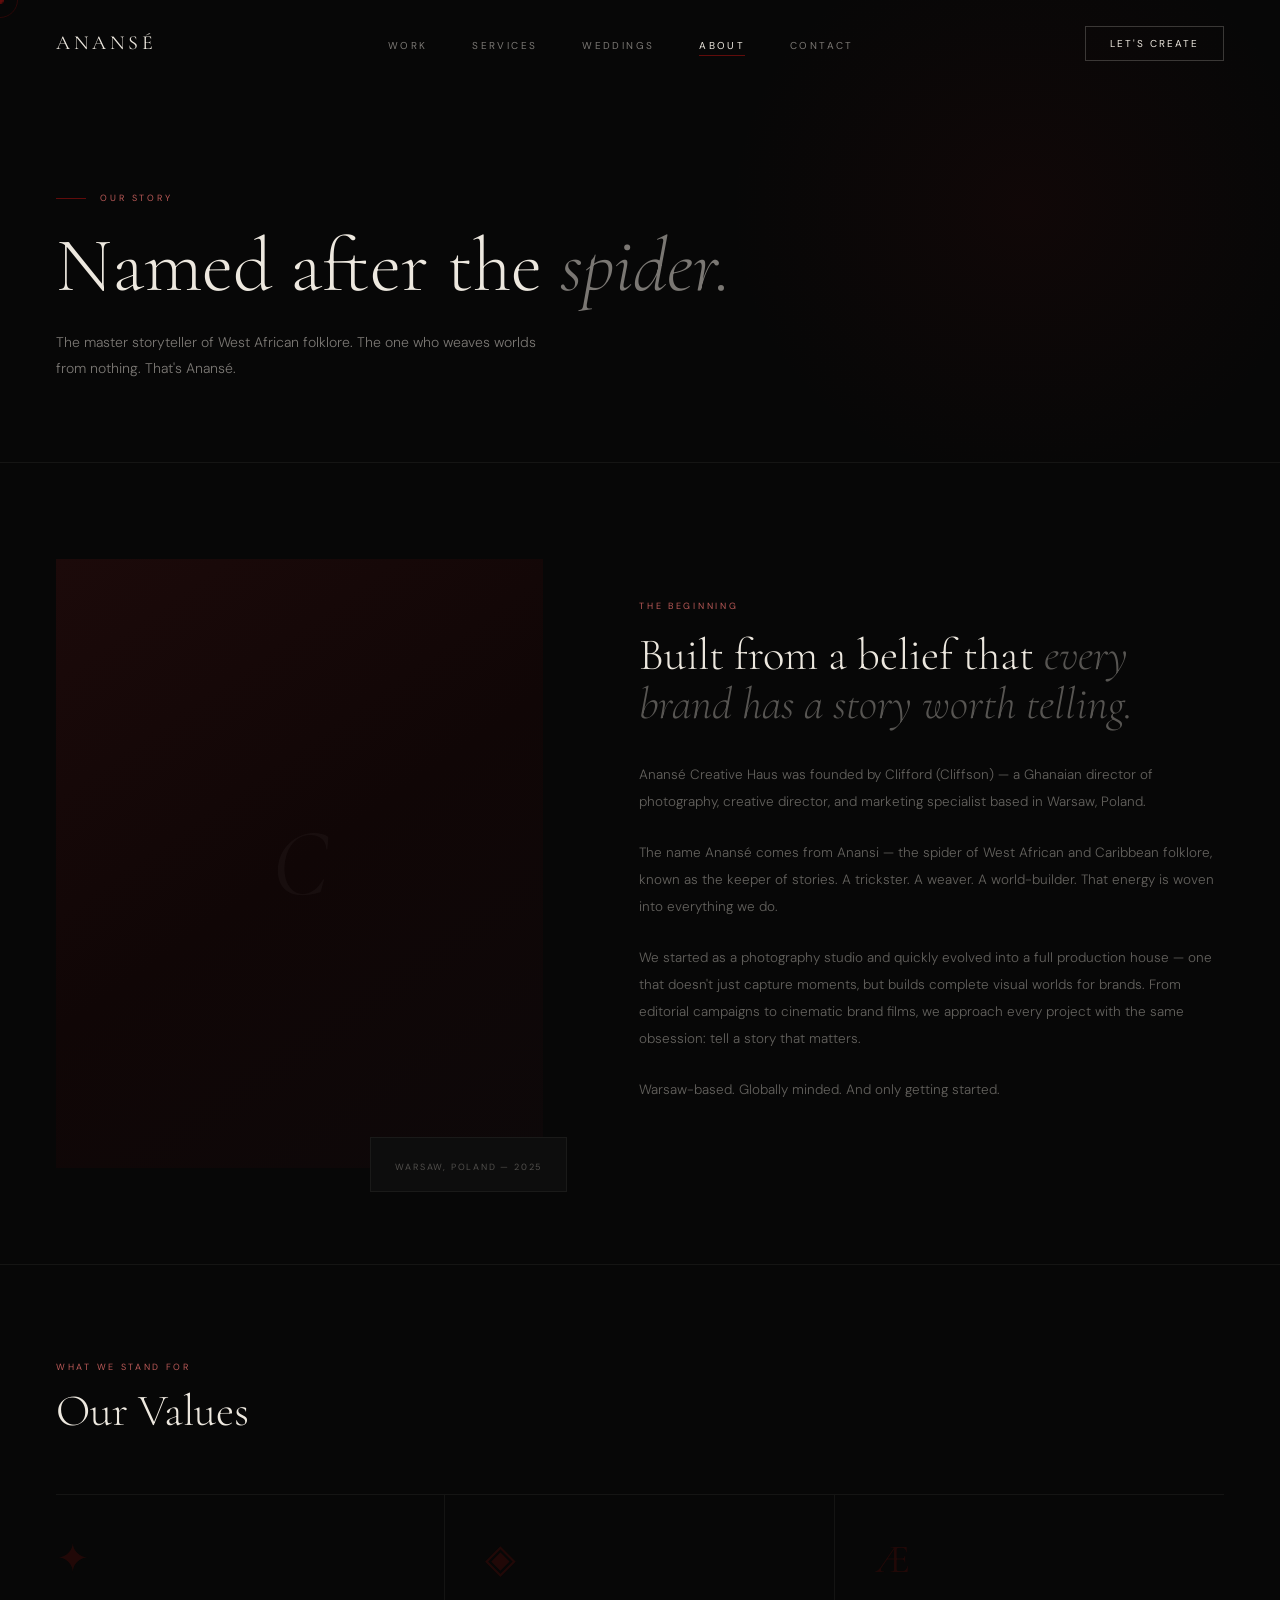
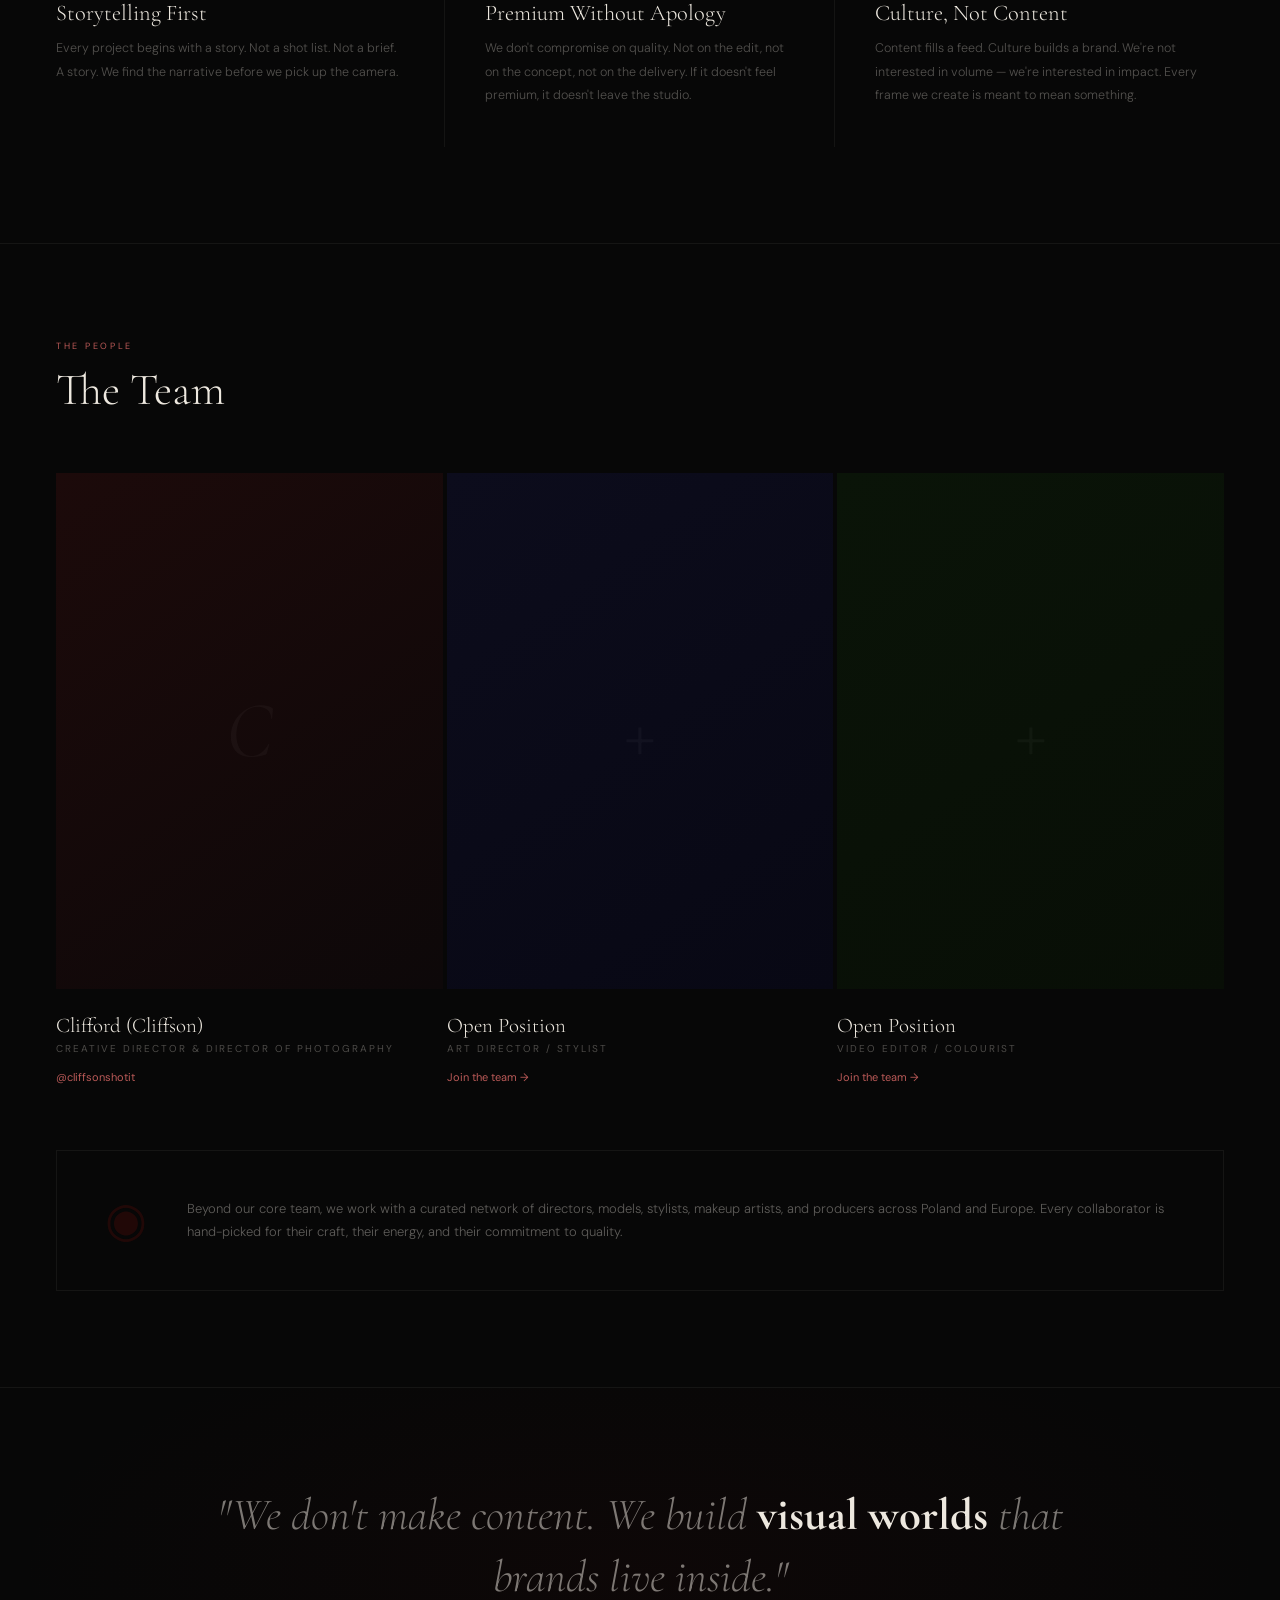
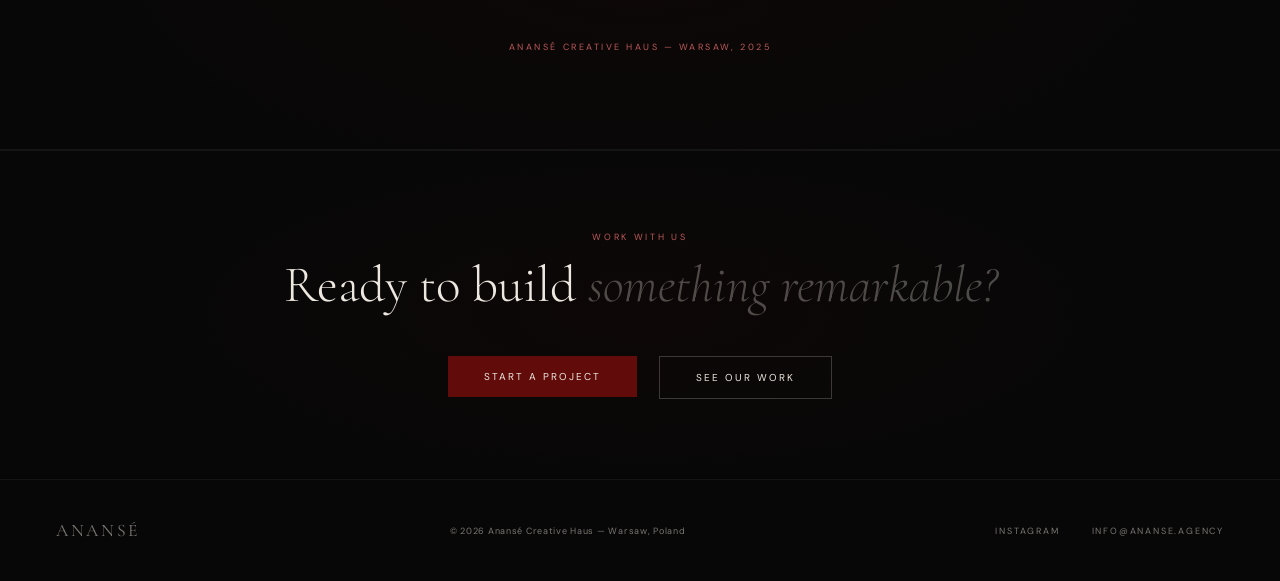
==== commit 788779b7: "feat: Anansé Weddings — its own site inside the site A wedding client and a brand client are not the" ====
--- a/about.html
+++ b/about.html
@@ -206,10 +206,11 @@
   <ul class="nav-links">
     <li><a href="work.html">Work</a></li>
     <li><a href="services.html">Services</a></li>
+    <li><a href="weddings.html">Weddings</a></li>
     <li><a href="about.html">About</a></li>
     <li><a href="contact.html">Contact</a></li>
   </ul>
-  <a href="contact.html"><button class="nav-cta-btn">Let's Create</button></a>
+  <a href="contact.html"><button type="button" class="nav-cta-btn">Let's Create</button></a>
   <button class="nav-toggle" type="button" aria-label="Open menu" aria-expanded="false" aria-controls="nav-drawer">
     <span class="nav-toggle-bars" aria-hidden="true"><span></span><span></span></span>
   </button>
@@ -219,6 +220,7 @@
   <ul>
     <li><a href="work.html">Work</a></li>
     <li><a href="services.html">Services</a></li>
+    <li><a href="weddings.html">Weddings</a></li>
     <li><a href="about.html">About</a></li>
     <li><a href="contact.html">Contact</a></li>
   </ul>
@@ -351,8 +353,8 @@
     <div class="s-label">Work With Us</div>
     <h2 style="font-family:var(--serif);font-size:clamp(2rem,4vw,3.8rem);font-weight:300;color:var(--cream);margin-bottom:1.2rem;">Ready to build <em style="font-style:italic;color:rgba(237,232,223,0.3);">something remarkable?</em></h2>
     <div style="margin-top:2.5rem;display:flex;justify-content:center;gap:1.4rem;flex-wrap:wrap;">
-      <a href="contact.html"><button class="btn-solid">Start a Project</button></a>
-      <a href="work.html"><button class="btn-outline">See Our Work</button></a>
+      <a href="contact.html"><button type="button" class="btn-solid">Start a Project</button></a>
+      <a href="work.html"><button type="button" class="btn-outline">See Our Work</button></a>
     </div>
   </div>
 </section>
--- a/css/style.css
+++ b/css/style.css
@@ -26,6 +26,11 @@
   font-size: 16px;
   background: var(--black); /* fills the gutters beyond the 1920px content cap */
 }
+/* Marquees are wider than the screen by design. If one ever escapes its
+   clipping ancestor it widens the layout viewport, which pushes the fixed
+   nav — and the mobile menu button with it — off the side of the screen.
+   `clip` rather than `hidden` so position:fixed children still work. */
+html, body { overflow-x: clip; }
 body {
   background: var(--black);
   color: var(--cream);
@@ -236,9 +241,28 @@
 }
 
 /* ── WORK GRID ── */
-.work-grid {
+/* ── MASONRY ──
+   Every tile carries its own aspect-ratio, set inline from the file's real
+   pixel dimensions. Nothing is ever cropped to fit a box: the photographer's
+   crop IS the crop. Because heights then differ, the columns are balanced by
+   JS (shortest-column placement) rather than by a row grid, which is what
+   keeps mixed ratios reading as composed instead of ragged.
+
+   No-JS fallback below is a plain 3-up grid — ragged at the row bottoms but
+   never broken, and every image still shows at its true shape. */
+.masonry {
   display: grid;
-  grid-template-columns: 1.5fr 1fr 1fr;
+  grid-template-columns: repeat(3, 1fr);
+  align-items: start;
+  gap: 4px;
+}
+.masonry.is-columns {           /* upgraded by main.js */
+  display: flex;
+  align-items: flex-start;
+}
+.masonry-col {
+  flex: 1 1 0; min-width: 0;
+  display: flex; flex-direction: column;
   gap: 4px;
 }
 .wcard {
@@ -249,9 +273,6 @@
   width: 100%; overflow: hidden;
   transition: transform 0.85s var(--ease);
 }
-.wcard.tall .wcard-img-wrap { aspect-ratio: 2/3.1; }
-.wcard.med  .wcard-img-wrap { aspect-ratio: 3/3.8; }
-.wcard.sm   .wcard-img-wrap { aspect-ratio: 3/2.3; }
 .wcard:hover .wcard-img-wrap { transform: scale(1.05); }
 .wcard-img-wrap img {
   width: 100%; height: 100%;
@@ -291,9 +312,7 @@
   font-size: 1.1rem; font-weight: 300;
   color: var(--cream); line-height: 1.25;
 }
-.col2 { display: flex; flex-direction: column; gap: 4px; }
-.col2 .wcard { flex: 1; }
-.col2 .wcard .wcard-img-wrap { aspect-ratio: unset; min-height: 200px; }
+
 
 /* ── PAGE HERO (inner pages) ── */
 .page-hero {
@@ -365,8 +384,7 @@
   .nav { padding: 1.2rem 1.5rem; }
   .nav.scrolled { padding: 0.9rem 1.5rem; }
   .nav-links { display: none; }
-  .work-grid { grid-template-columns: 1fr 1fr; }
-  .col2 { display: contents; }
+
   .brand-logos { gap: 1.5rem; }
   .brand-slot { width: 100px; }
   .footer { flex-direction: column; gap: 1.5rem; text-align: center; padding: 2rem 1.5rem; }
@@ -496,3 +514,7 @@
   .cursor-dot, .cursor-ring { display: none; }
   body { cursor: auto; }
 }
+
+/* Masonry column counts mirror the no-JS grid so both paths agree */
+@media (max-width: 900px) { .masonry { grid-template-columns: 1fr 1fr; } }
+@media (max-width: 560px) { .masonry { grid-template-columns: 1fr; } }
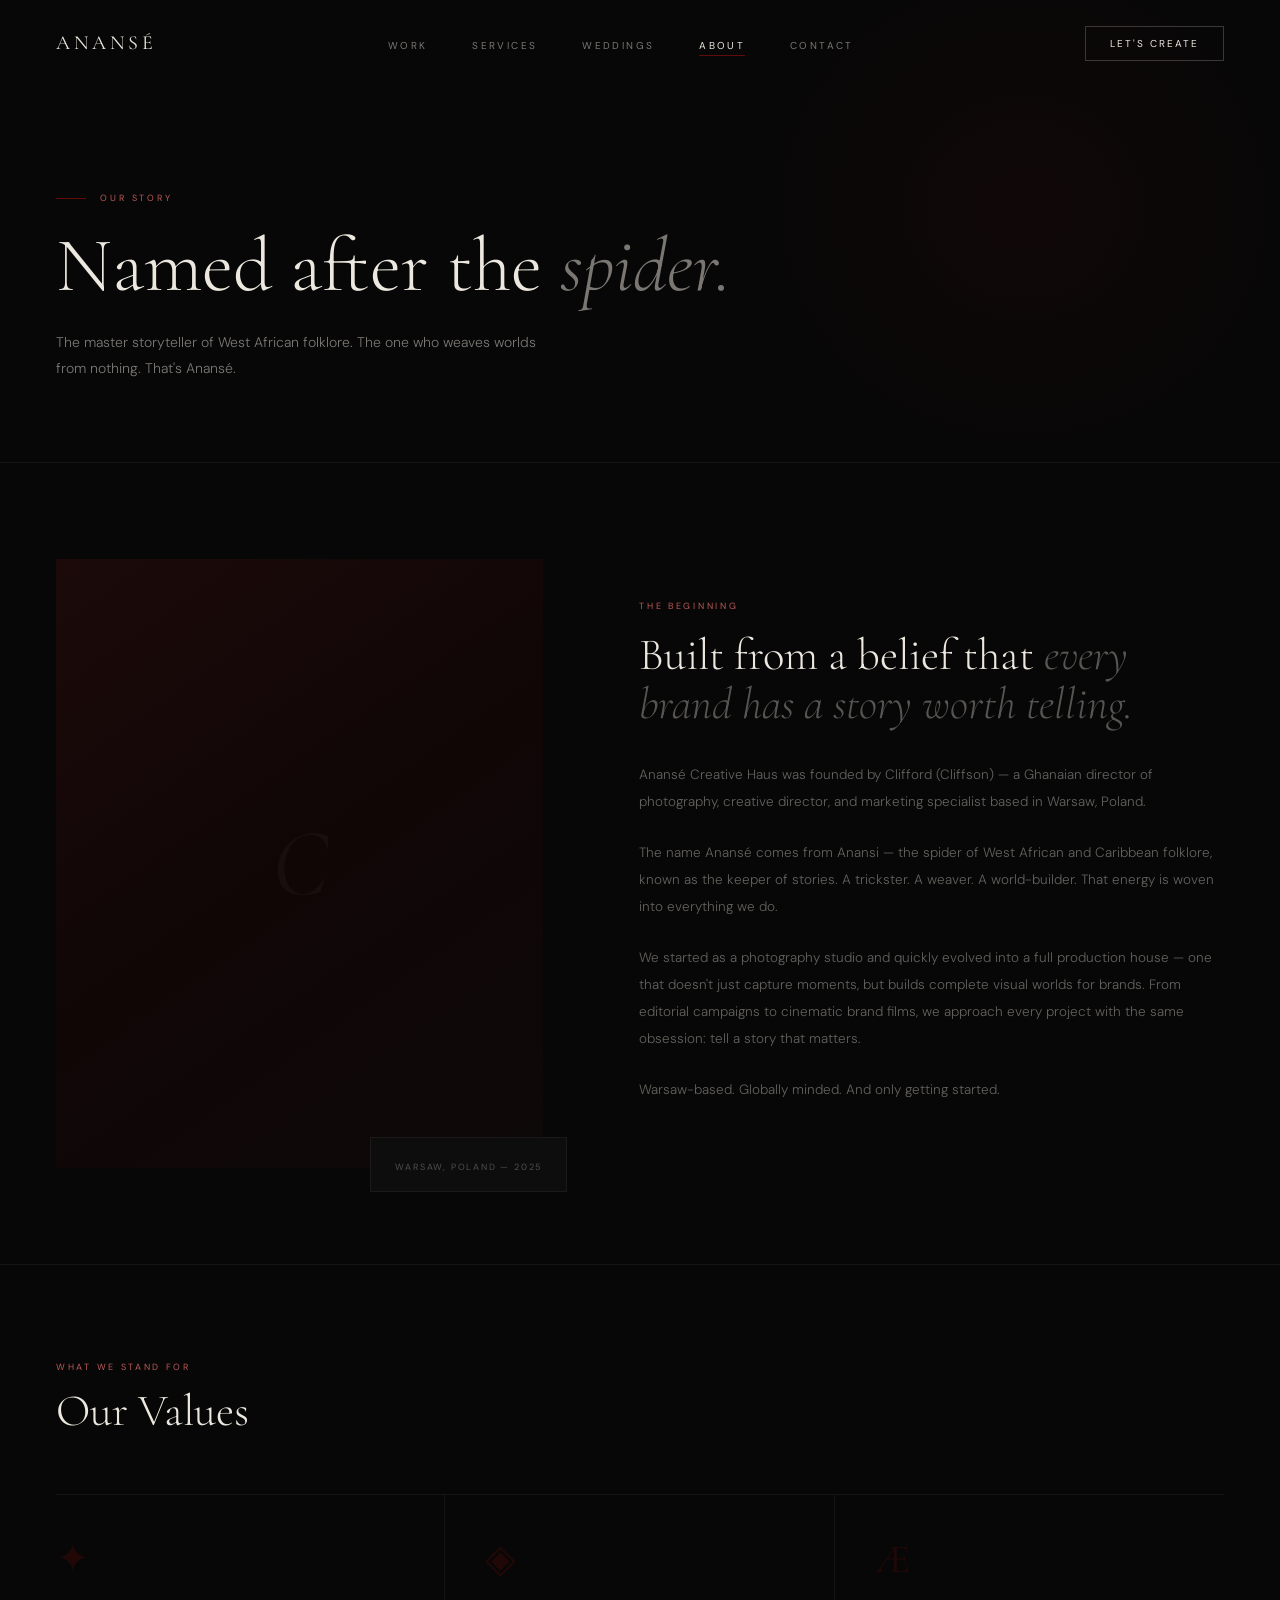
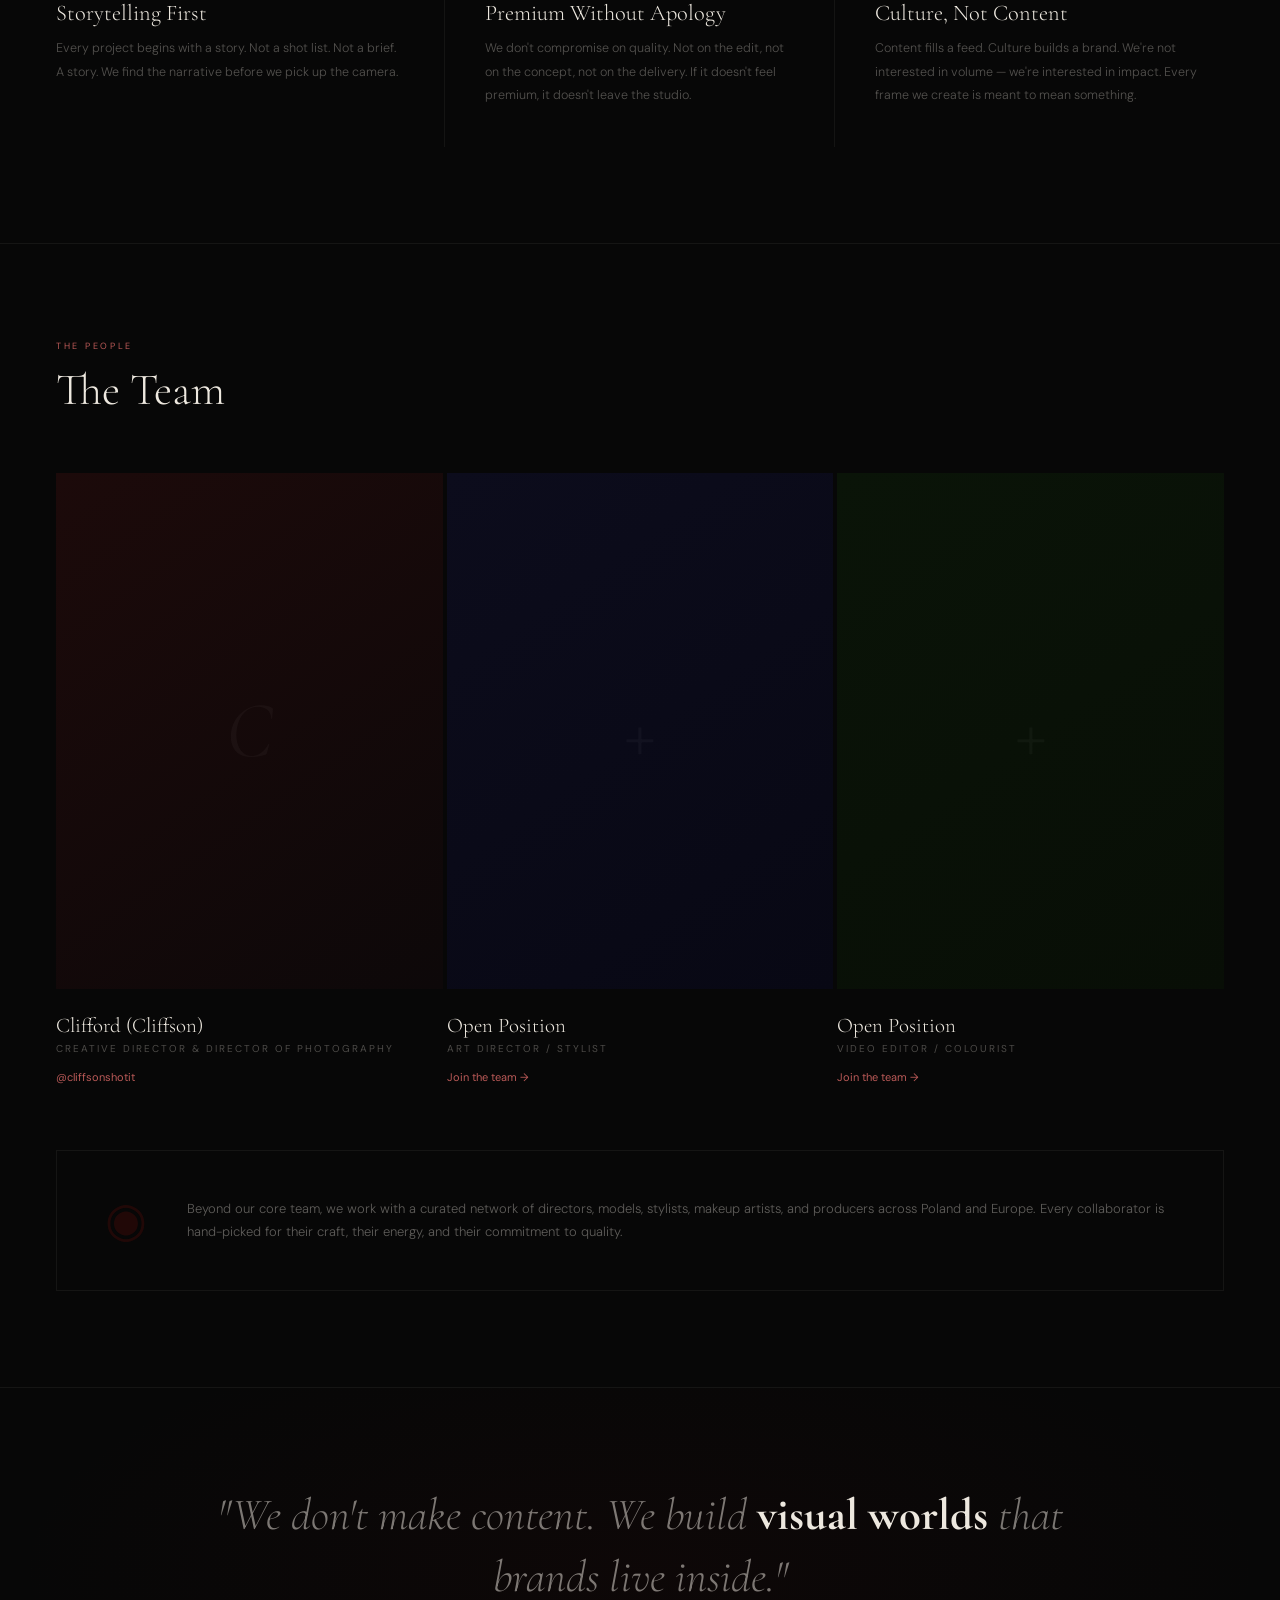
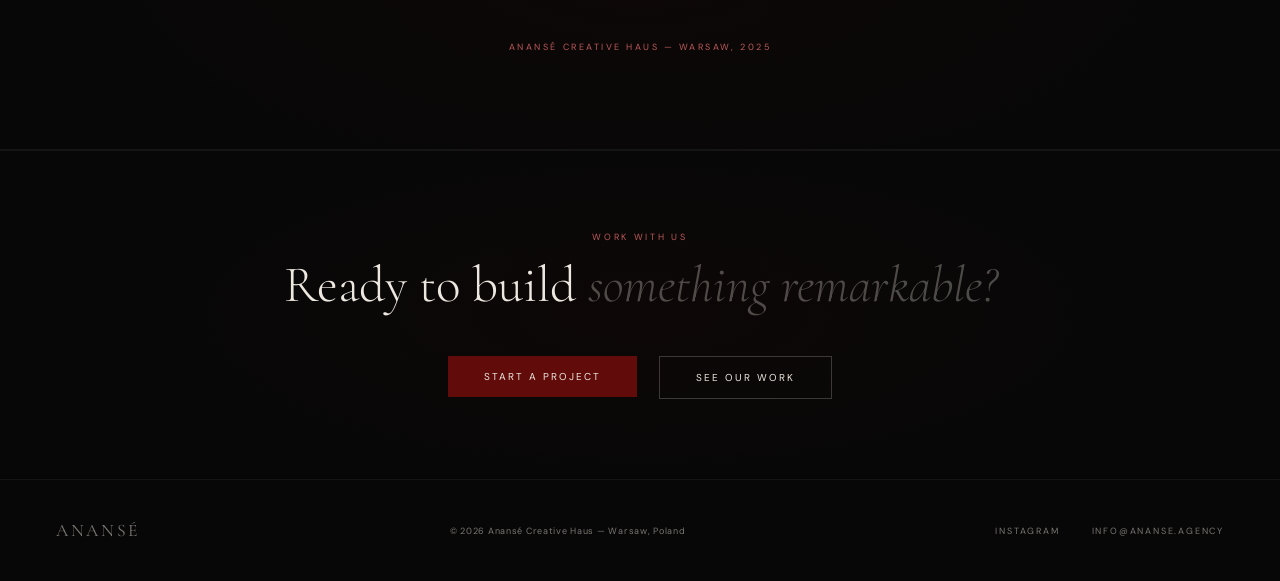
==== commit 73322d1e: "feat: no pricing on the site, native cursor, weddings behind a holding page Four changes. They land " ====
--- a/about.html
+++ b/about.html
@@ -109,7 +109,7 @@
   display: grid; grid-template-columns: repeat(3,1fr);
   gap: 4px; margin-top: 3.5rem;
 }
-.team-card { position: relative; overflow: hidden; cursor: none; }
+.team-card { position: relative; overflow: hidden; }
 .team-card-img {
   width: 100%; aspect-ratio: 3/4;
   background: linear-gradient(145deg,#1c0a0a,#0d0809);
@@ -198,8 +198,6 @@
 <body>
 
 <a class="skip-link" href="#main">Skip to content</a>
-<div class="cursor-dot"></div>
-<div class="cursor-ring"></div>
 
 <nav class="nav">
   <a href="index.html" class="nav-logo">ANANSÉ</a>
@@ -216,7 +214,7 @@
   </button>
 </nav>
 
-<div id="main" class="nav-drawer" id="nav-drawer" aria-hidden="true">
+<div class="nav-drawer" id="nav-drawer" aria-hidden="true">
   <ul>
     <li><a href="work.html">Work</a></li>
     <li><a href="services.html">Services</a></li>
@@ -229,7 +227,7 @@
 
 
 <!-- PAGE HERO -->
-<section class="page-hero">
+<section id="main" class="page-hero">
   <div class="page-hero-glow"></div>
   <div class="page-hero-label rv">Our Story</div>
   <h1 class="rv d1">Named after the <em>spider.</em></h1>
--- a/css/style.css
+++ b/css/style.css
@@ -36,37 +36,12 @@
   color: var(--cream);
   font-family: var(--sans);
   overflow-x: hidden;
-  cursor: none;
   -webkit-font-smoothing: antialiased;
 }
 img { display: block; max-width: 100%; }
 a { text-decoration: none; color: inherit; }
-button { font-family: var(--sans); cursor: none; }
+button { font-family: var(--sans); cursor: pointer; }
 ul { list-style: none; }
-
-/* ── CURSOR ── */
-.cursor-dot {
-  width: 7px; height: 7px;
-  background: var(--red);
-  border-radius: 50%;
-  position: fixed; top: 0; left: 0;
-  pointer-events: none; z-index: 9999;
-  transform: translate(-50%, -50%);
-  transition: transform 0.2s var(--ease), background 0.3s;
-  will-change: transform;
-}
-.cursor-ring {
-  width: 36px; height: 36px;
-  border: 0.5px solid rgba(97,12,11,0.4);
-  border-radius: 50%;
-  position: fixed; top: 0; left: 0;
-  pointer-events: none; z-index: 9998;
-  transform: translate(-50%, -50%);
-  transition: width 0.4s var(--ease), height 0.4s var(--ease), border-color 0.4s;
-  will-change: transform;
-}
-body.is-hovering .cursor-dot { transform: translate(-50%, -50%) scale(0); }
-body.is-hovering .cursor-ring { width: 54px; height: 54px; border-color: rgba(97,12,11,0.7); }
 
 /* ── NAV ── */
 .nav {
@@ -110,7 +85,7 @@
   text-transform: uppercase;
   border: 0.5px solid rgba(237,232,223,0.22);
   padding: 10px 24px; color: var(--cream);
-  background: transparent; cursor: none;
+  background: transparent; cursor: pointer;
   transition: all 0.4s;
 }
 .nav-cta-btn:hover { background: var(--red-dim); border-color: var(--red); }
@@ -120,7 +95,7 @@
   background: var(--red); color: var(--cream);
   font-size: 10px; letter-spacing: 0.2em;
   text-transform: uppercase; padding: 14px 36px;
-  border: none; cursor: none;
+  border: none; cursor: pointer;
   transition: opacity 0.35s; position: relative; overflow: hidden;
 }
 .btn-solid::after {
@@ -134,7 +109,7 @@
   text-transform: uppercase;
   border: 0.5px solid rgba(237,232,223,0.22);
   padding: 14px 36px; color: var(--cream);
-  background: transparent; cursor: none;
+  background: transparent; cursor: pointer;
   transition: all 0.4s;
 }
 .btn-outline:hover { border-color: var(--red); background: var(--red-dim); }
@@ -145,7 +120,7 @@
   font-size: 10px; letter-spacing: 0.22em;
   text-transform: uppercase;
   color: rgba(237,232,223,0.5);
-  cursor: none; transition: color 0.35s;
+  cursor: pointer; transition: color 0.35s;
 }
 .ghost-link:hover { color: var(--cream); }
 .ghost-link .arr { display: inline-block; transition: transform 0.35s; }
@@ -267,7 +242,7 @@
 }
 .wcard {
   position: relative; overflow: hidden;
-  background: #111; cursor: none;
+  background: #111; cursor: pointer;
 }
 .wcard-img-wrap {
   width: 100%; overflow: hidden;
@@ -404,7 +379,7 @@
   width: 44px; height: 44px;
   align-items: center; justify-content: center;
   background: transparent; border: none;
-  padding: 0; cursor: none;
+  padding: 0; cursor: pointer;
 }
 .nav-toggle-bars { position: relative; width: 22px; height: 12px; }
 .nav-toggle-bars span {
@@ -469,7 +444,7 @@
 }
 
 /* ── FOCUS VISIBILITY ── */
-/* The custom cursor hides the pointer, so keyboard focus must be unmistakable. */
+/* Keyboard focus must stay unmistakable on a dark ground. */
 :focus-visible {
   outline: 1px solid var(--red);
   outline-offset: 3px;
@@ -488,18 +463,6 @@
   transition: transform 0.25s var(--ease);
 }
 .skip-link:focus { transform: translateY(0); }
-
-/* ── POINTER-LESS DEVICES ── */
-/* Touch and hybrid devices get the real cursor back; the custom one is
-   pointer-driven and would otherwise leave them with no cursor at all. */
-@media (hover: none), (pointer: coarse) {
-  .cursor-dot, .cursor-ring { display: none !important; }
-  body, button, a, .wcard, .gallery-item, .masonry-item,
-  .ghost-link, .brand-slot, .filter-btn, .proc-item, .nav-toggle {
-    cursor: auto !important;
-  }
-  button, a, .filter-btn { cursor: pointer !important; }
-}
 
 /* ── REDUCED MOTION ── */
 @media (prefers-reduced-motion: reduce) {
@@ -511,8 +474,6 @@
   }
   html.js .rv { opacity: 1 !important; transform: none !important; }
   .ticker-inner, .brand-track { animation: none !important; }
-  .cursor-dot, .cursor-ring { display: none; }
-  body { cursor: auto; }
 }
 
 /* Masonry column counts mirror the no-JS grid so both paths agree */
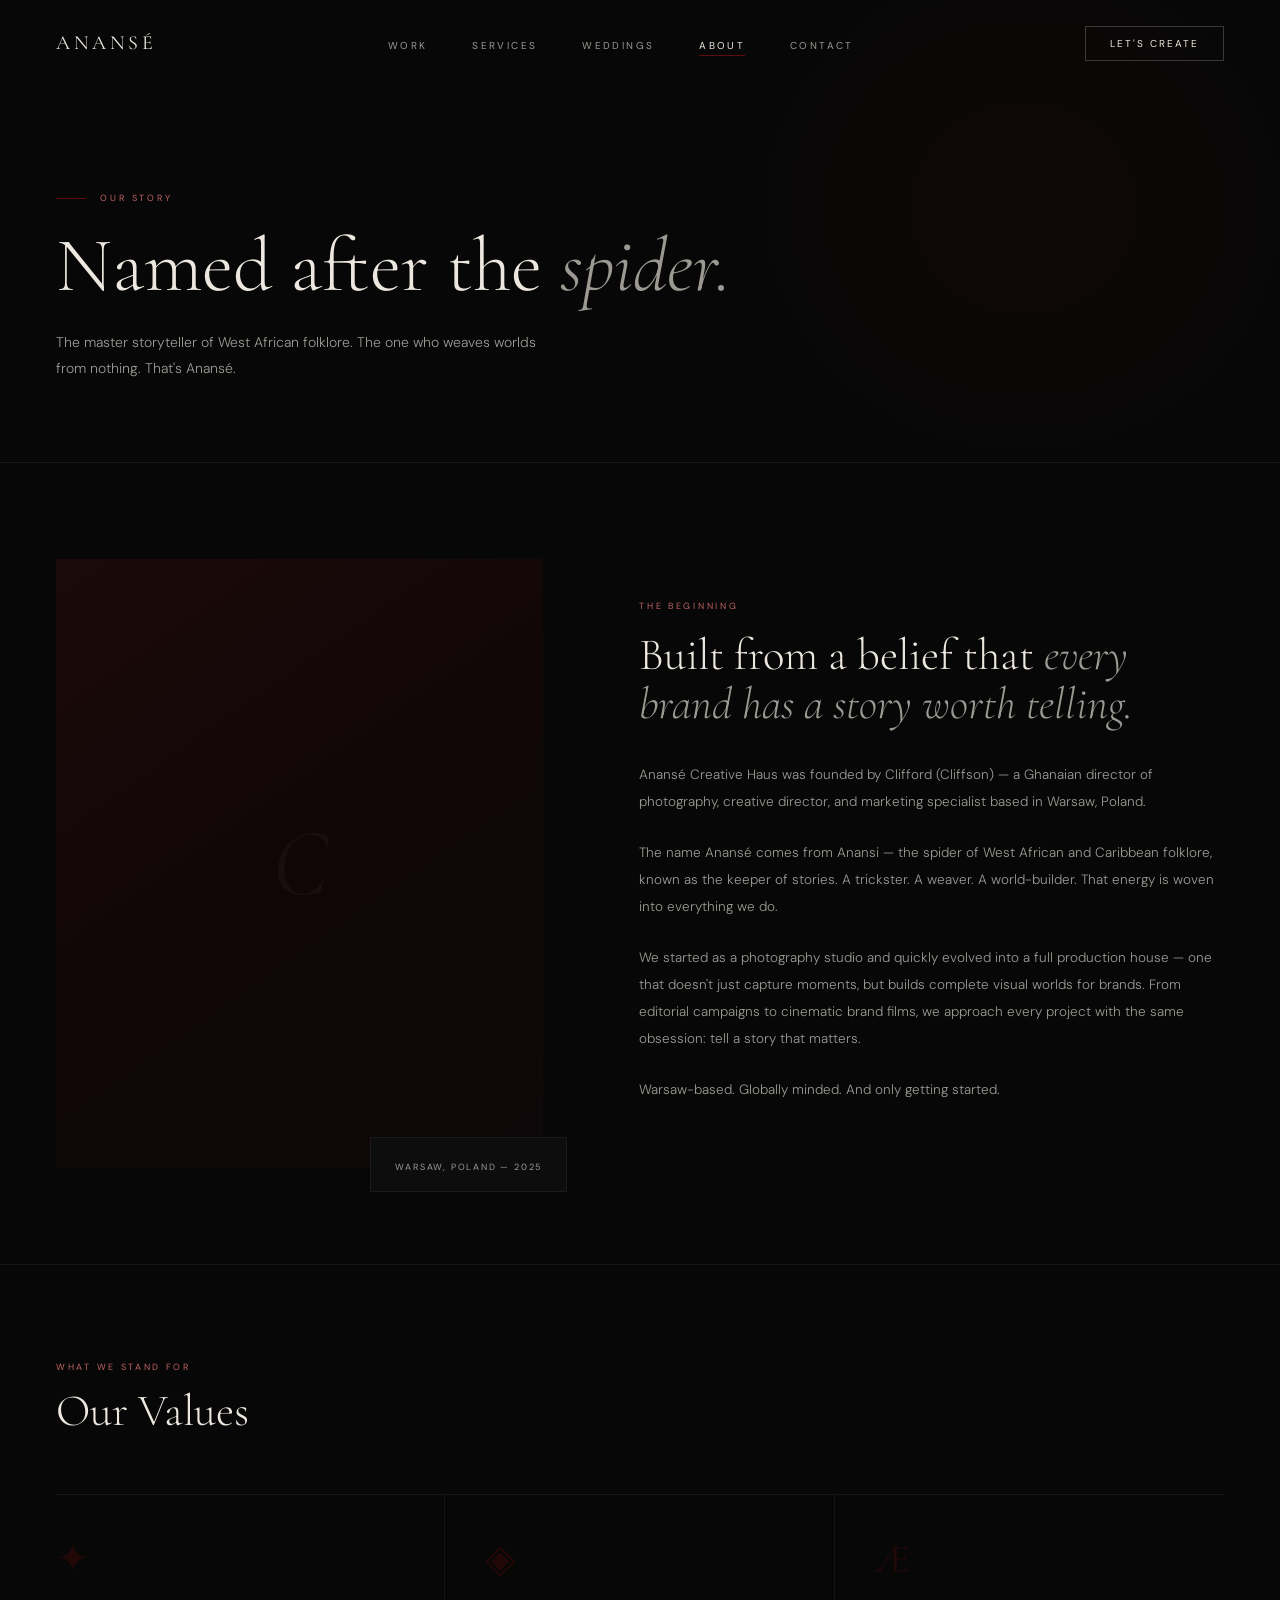
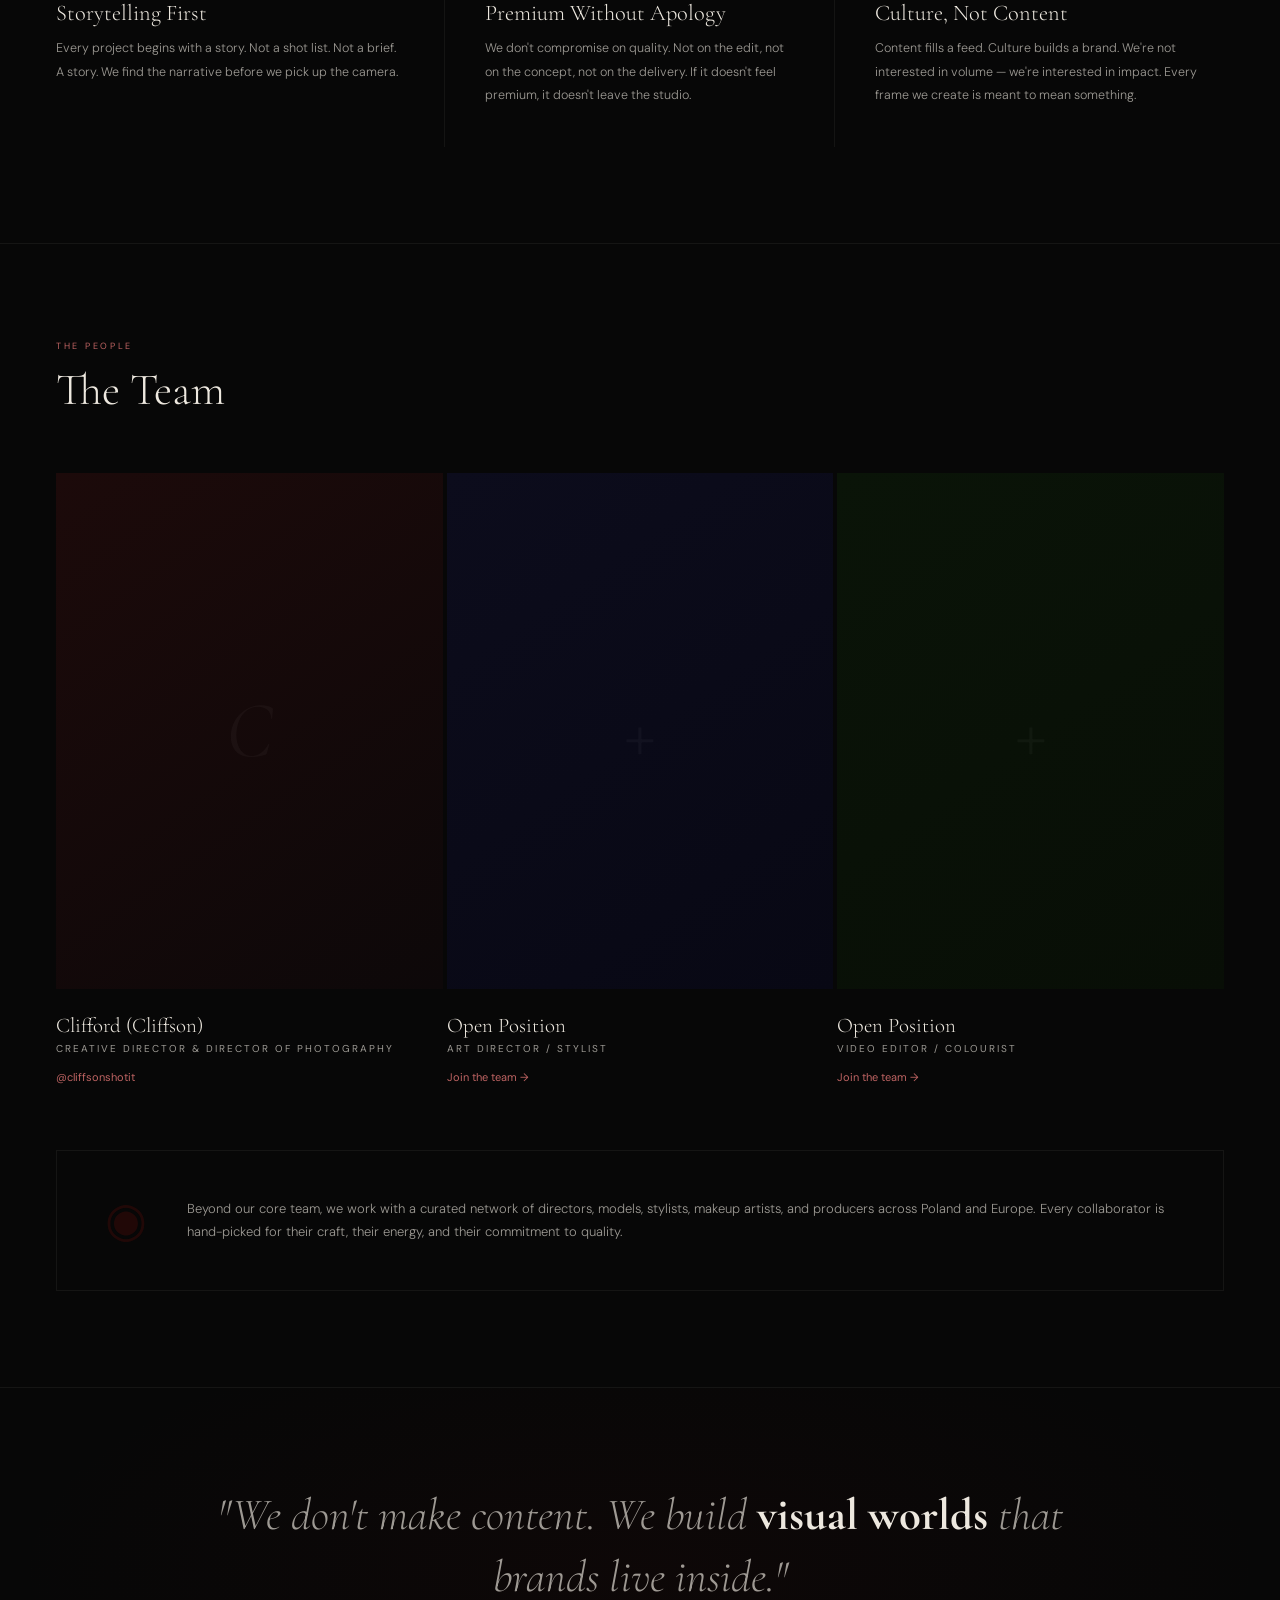
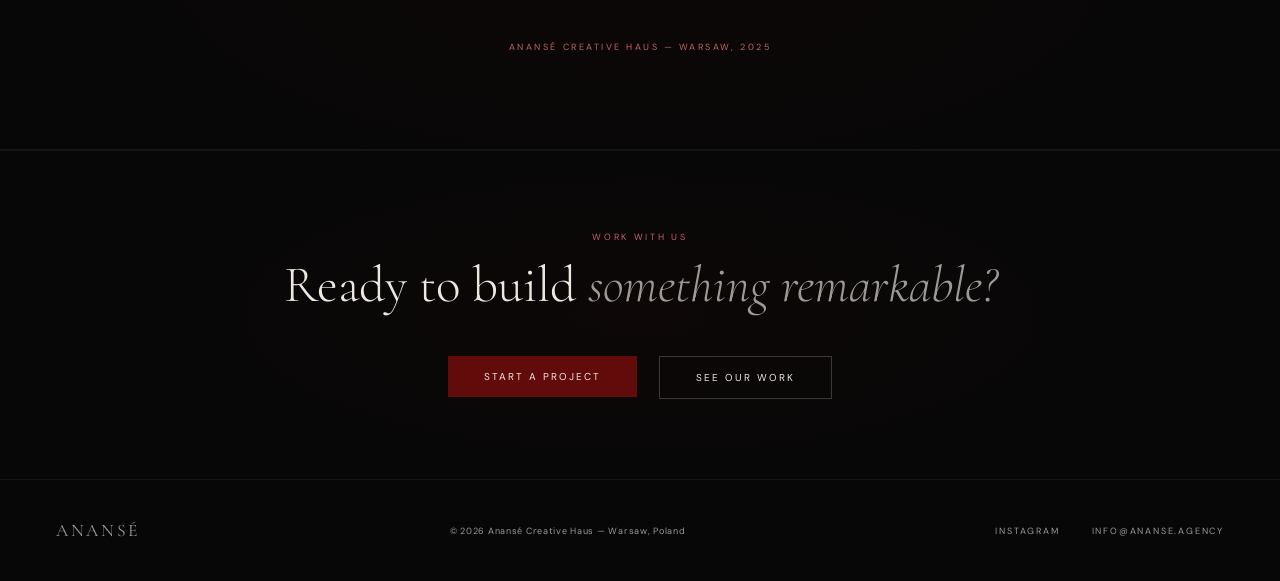
==== commit 0d19864a: "feat: Trusted Brands replaces the marquee, and a real contrast pass ### Trusted Brands The looping b" ====
--- a/about.html
+++ b/about.html
@@ -57,7 +57,7 @@
 }
 .origin-img-caption span {
   font-size: 9px; letter-spacing: 0.2em;
-  text-transform: uppercase; color: rgba(237,232,223,0.3);
+  text-transform: uppercase; color: rgba(237,232,223,0.65);
 }
 .origin-text {}
 .origin-text .s-label { margin-bottom: 1.2rem; }
@@ -67,10 +67,10 @@
   font-weight: 300; color: var(--cream);
   line-height: 1.1; margin-bottom: 2rem;
 }
-.origin-h2 em { font-style: italic; color: rgba(237,232,223,0.35); }
+.origin-h2 em { font-style: italic; color: rgba(237,232,223,0.65); }
 .origin-body {
   font-size: 13.5px; line-height: 2;
-  color: rgba(237,232,223,0.4); font-weight: 300;
+  color: rgba(237,232,223,0.65); font-weight: 300;
 }
 .origin-body p { margin-bottom: 1.5rem; }
 
@@ -100,7 +100,7 @@
 }
 .val-desc {
   font-size: 12.5px; line-height: 1.85;
-  color: rgba(237,232,223,0.33); font-weight: 300;
+  color: rgba(237,232,223,0.65); font-weight: 300;
 }
 
 /* TEAM */
@@ -135,7 +135,7 @@
 }
 .team-card-role {
   font-size: 10px; letter-spacing: 0.2em;
-  text-transform: uppercase; color: rgba(237,232,223,0.3);
+  text-transform: uppercase; color: rgba(237,232,223,0.65);
   margin-bottom: 10px;
 }
 .team-card-ig {
@@ -154,7 +154,7 @@
   color: rgba(97,12,11,0.3); flex-shrink: 0;
 }
 .collab-note-text {
-  font-size: 13px; color: rgba(237,232,223,0.38);
+  font-size: 13px; color: rgba(237,232,223,0.65);
   line-height: 1.8; font-weight: 300;
 }
 
@@ -173,7 +173,7 @@
   font-family: var(--serif);
   font-size: clamp(1.8rem, 3.5vw, 3rem);
   font-weight: 300; font-style: italic;
-  color: rgba(237,232,223,0.5); line-height: 1.4;
+  color: rgba(237,232,223,0.65); line-height: 1.4;
   max-width: 860px; margin: 0 auto 2rem;
 }
 .am-quote strong { font-style: normal; color: var(--cream); }
@@ -349,7 +349,7 @@
   <div style="position:absolute;inset:0;background:radial-gradient(ellipse 60% 80% at 50% 50%,rgba(97,12,11,0.07) 0%,transparent 70%);"></div>
   <div class="rv">
     <div class="s-label">Work With Us</div>
-    <h2 style="font-family:var(--serif);font-size:clamp(2rem,4vw,3.8rem);font-weight:300;color:var(--cream);margin-bottom:1.2rem;">Ready to build <em style="font-style:italic;color:rgba(237,232,223,0.3);">something remarkable?</em></h2>
+    <h2 style="font-family:var(--serif);font-size:clamp(2rem,4vw,3.8rem);font-weight:300;color:var(--cream);margin-bottom:1.2rem;">Ready to build <em style="font-style:italic;color:rgba(237,232,223,0.65);">something remarkable?</em></h2>
     <div style="margin-top:2.5rem;display:flex;justify-content:center;gap:1.4rem;flex-wrap:wrap;">
       <a href="contact.html"><button type="button" class="btn-solid">Start a Project</button></a>
       <a href="work.html"><button type="button" class="btn-outline">See Our Work</button></a>
--- a/css/style.css
+++ b/css/style.css
@@ -2,7 +2,7 @@
 /* ── VARIABLES ── */
 :root {
   --red: #610c0b;            /* brand logo red — fills, buttons, rules, glows */
-  --red-text: #bb5a58;       /* AA tint for small red text on --black (4.52:1) */
+  --red-text: #bf6463;       /* AA tint for small red text on --black (4.52:1) */
                             /* TODO Lead Dev: the logo red is 1.50:1 as text and
                                unreadable at 9px. This is the most muted tint that
                                still clears AA — adjust to taste, keep it >= 4.5:1. */
@@ -70,7 +70,7 @@
 .nav-links a {
   font-size: 10px; letter-spacing: 0.24em;
   text-transform: uppercase;
-  color: rgba(237,232,223,0.5);
+  color: rgba(237,232,223,0.65);
   transition: color 0.3s;
 }
 .nav-links a:hover, .nav-links a.active { color: var(--cream); }
@@ -119,7 +119,7 @@
   display: inline-flex; align-items: center; gap: 8px;
   font-size: 10px; letter-spacing: 0.22em;
   text-transform: uppercase;
-  color: rgba(237,232,223,0.5);
+  color: rgba(237,232,223,0.65);
   cursor: pointer; transition: color 0.35s;
 }
 .ghost-link:hover { color: var(--cream); }
@@ -170,7 +170,7 @@
 .ticker-word {
   font-size: 9px; letter-spacing: 0.26em;
   text-transform: uppercase;
-  color: rgba(237,232,223,0.5);
+  color: rgba(237,232,223,0.65);
 }
 .ticker-gem { color: var(--red-text); font-size: 7px; vertical-align: middle; }
 
@@ -183,7 +183,7 @@
 .brand-bar-label {
   font-size: 9px; letter-spacing: 0.28em;
   text-transform: uppercase;
-  color: rgba(237,232,223,0.5);
+  color: rgba(237,232,223,0.65);
   text-align: center; margin-bottom: 2.5rem;
 }
 .brand-logos {
@@ -210,7 +210,7 @@
 .brand-slot-ph {
   font-family: var(--serif);
   font-size: 11px; letter-spacing: 0.15em;
-  color: rgba(237,232,223,0.5);
+  color: rgba(237,232,223,0.65);
   text-align: center; padding: 0 8px;
   font-style: italic;
 }
@@ -317,10 +317,10 @@
   font-weight: 300; line-height: 1.0;
   color: var(--cream); margin-bottom: 1.5rem;
 }
-.page-hero h1 em { font-style: italic; color: rgba(237,232,223,0.5); }
+.page-hero h1 em { font-style: italic; color: rgba(237,232,223,0.65); }
 .page-hero-sub {
   font-size: 14px; line-height: 1.9;
-  color: rgba(237,232,223,0.5);
+  color: rgba(237,232,223,0.65);
   max-width: 480px; font-weight: 300;
 }
 
@@ -335,14 +335,14 @@
 .footer-logo {
   font-family: var(--serif);
   font-size: 1.1rem; letter-spacing: 0.15em;
-  color: rgba(237,232,223,0.5);
-}
-.footer-copy { font-size: 9px; color: rgba(237,232,223,0.5); letter-spacing: 0.08em; }
+  color: rgba(237,232,223,0.65);
+}
+.footer-copy { font-size: 9px; color: rgba(237,232,223,0.65); letter-spacing: 0.08em; }
 .footer-links { display: flex; gap: 2rem; }
 .footer-links a {
   font-size: 9px; letter-spacing: 0.2em;
   text-transform: uppercase;
-  color: rgba(237,232,223,0.5);
+  color: rgba(237,232,223,0.65);
   transition: color 0.3s;
 }
 .footer-links a:hover { color: var(--cream); }
@@ -431,7 +431,7 @@
   margin-top: 3rem;
   font-size: 10px; letter-spacing: 0.24em;
   text-transform: uppercase;
-  color: rgba(237,232,223,0.5);
+  color: rgba(237,232,223,0.65);
 }
 body.nav-open { overflow: hidden; }
 
